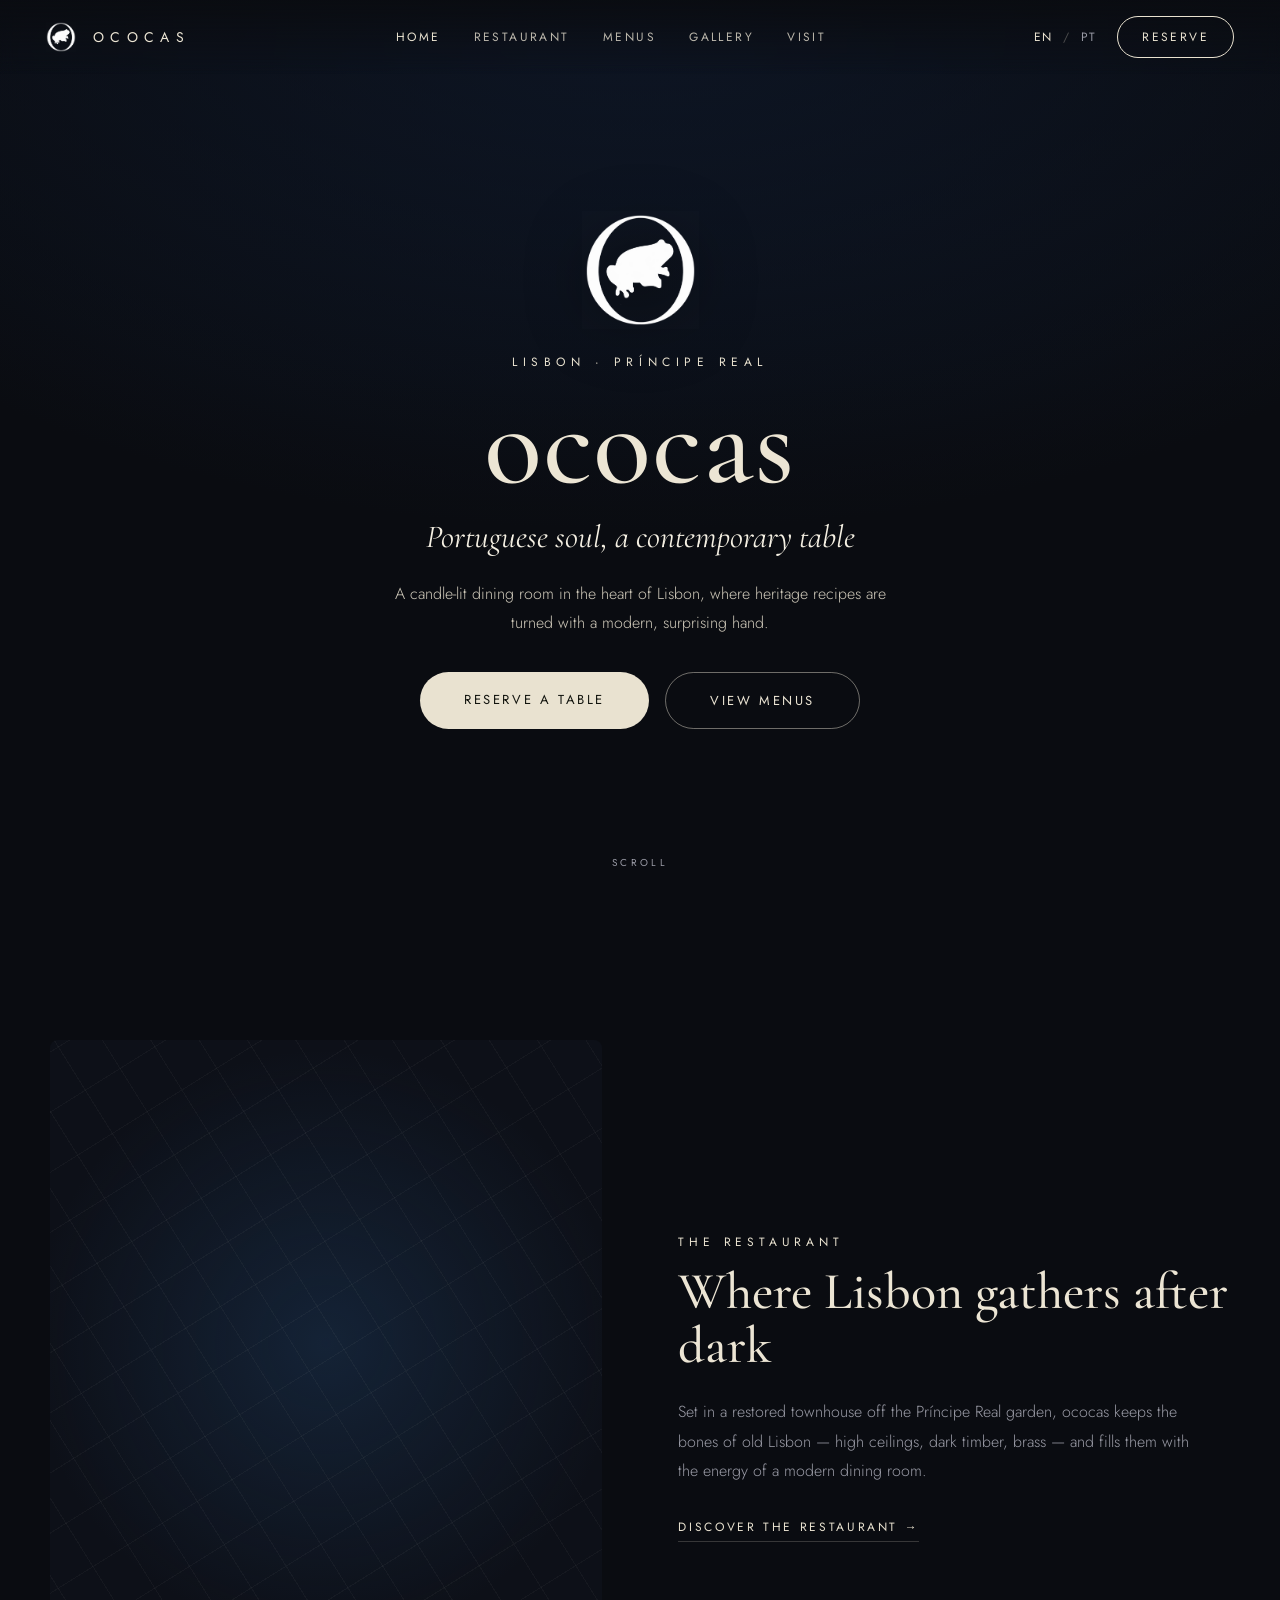
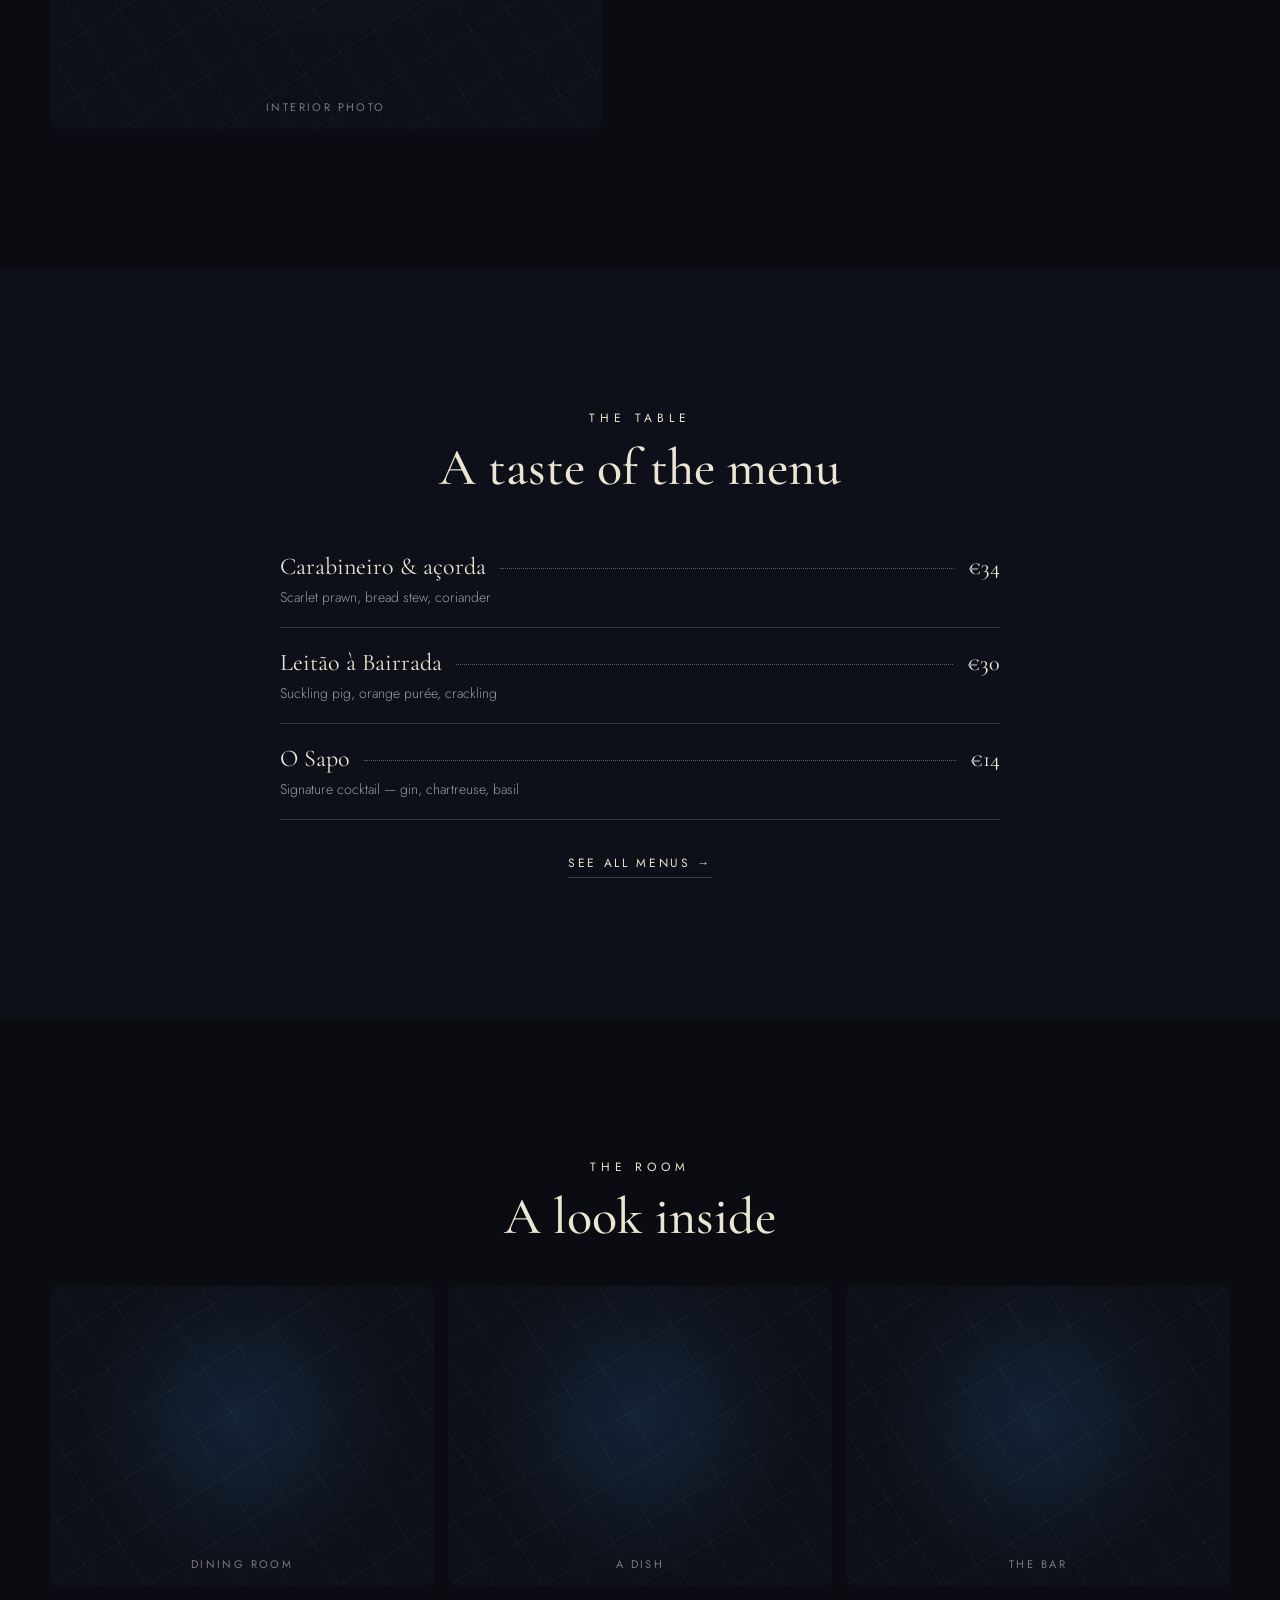
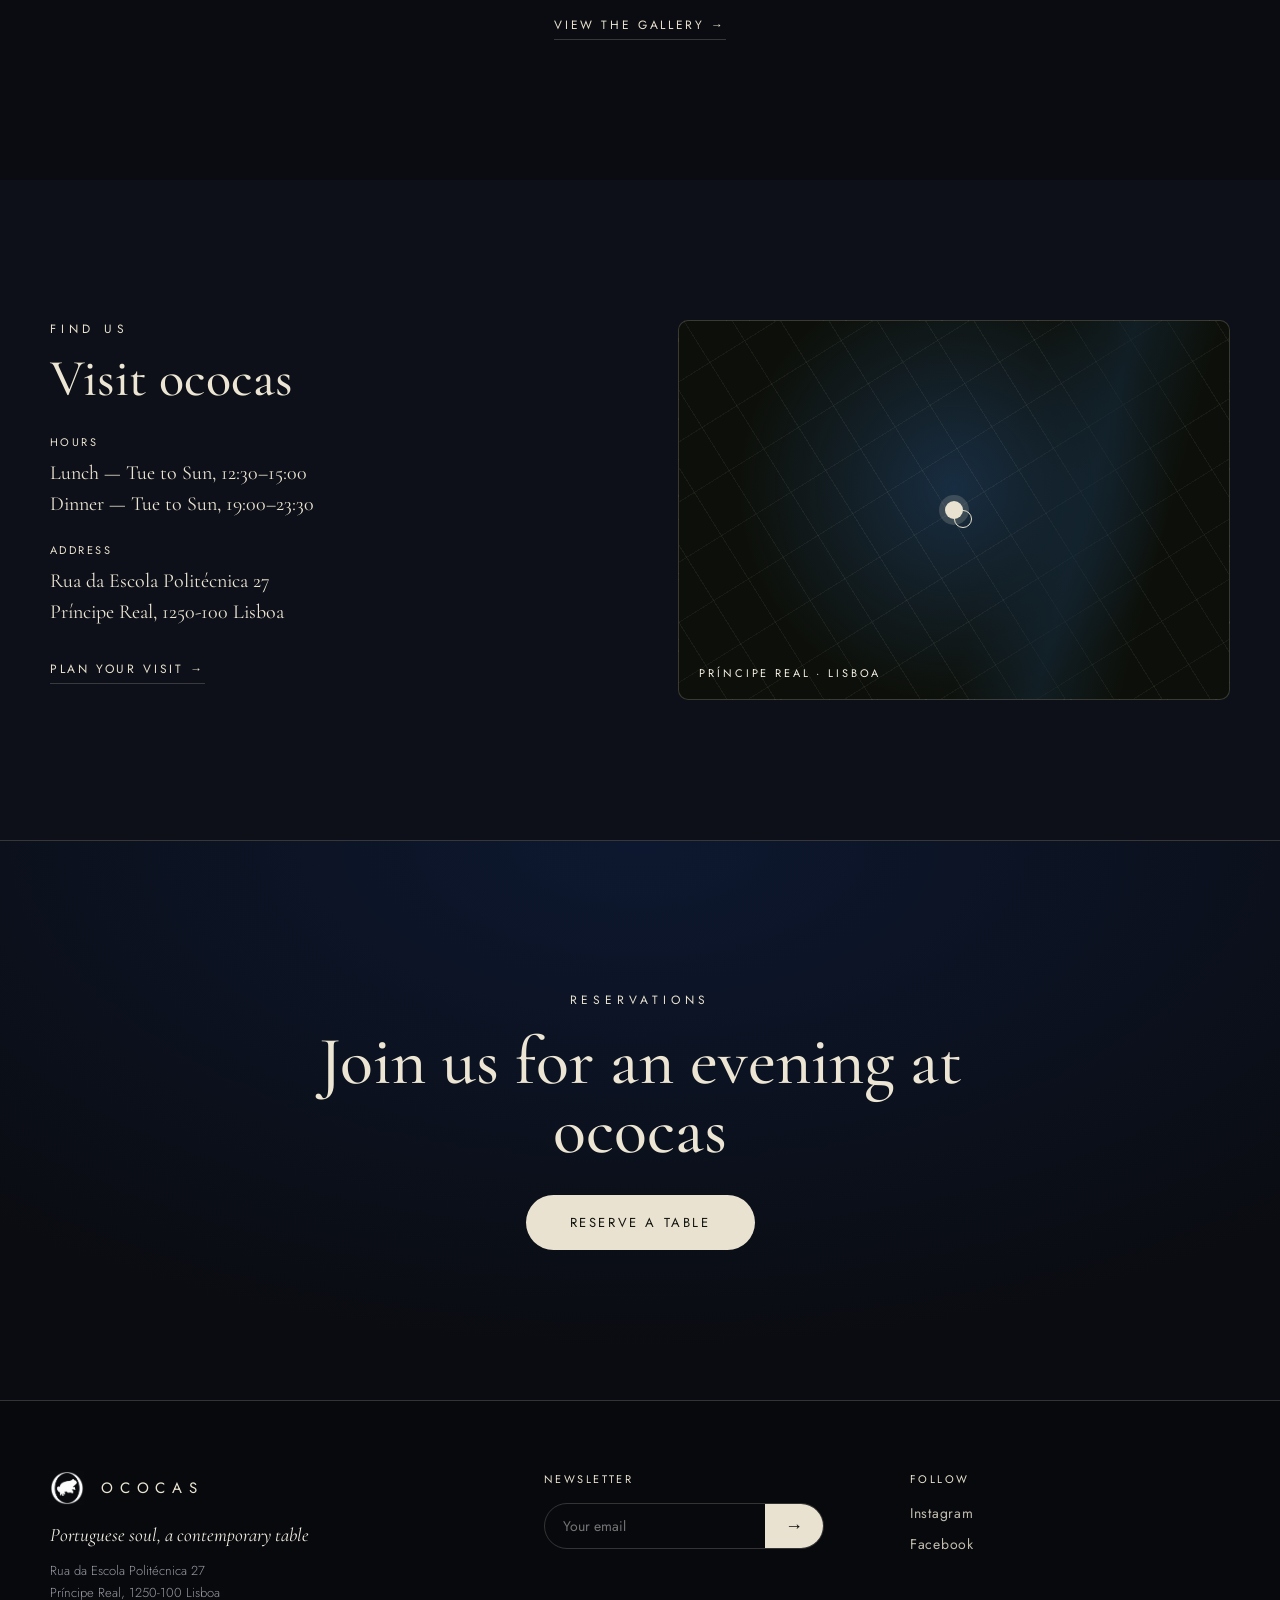
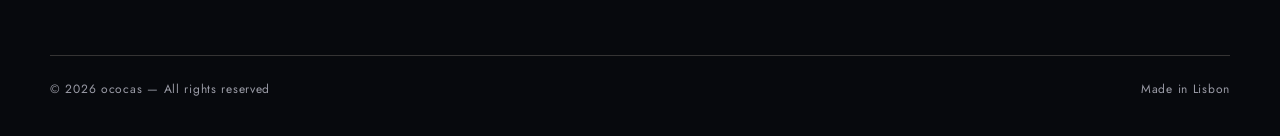
==== index.html @ 3b4fce5b "first commit" ====
<!DOCTYPE html>
<html lang="en">
<head>
  <meta charset="utf-8">
  <meta name="viewport" content="width=device-width, initial-scale=1">
  <title>ococas — Lisbon</title>
  <meta name="description" content="A candle-lit dining room in the heart of Lisbon's Príncipe Real. Portuguese soul, a contemporary table.">
  <link rel="preconnect" href="https://fonts.googleapis.com">
  <link rel="preconnect" href="https://fonts.gstatic.com" crossorigin>
  <link href="https://fonts.googleapis.com/css2?family=Cormorant+Garamond:ital,wght@0,400;0,500;0,600;1,400;1,500&family=Jost:wght@300;400;500&display=swap" rel="stylesheet">
  <link rel="stylesheet" href="css/ococas.css">
  <style>
    /* Hero */
    .hero {
      position: relative; min-height: 100vh; display: flex;
      align-items: center; justify-content: center; text-align: center;
      padding: 130px 24px 90px; overflow: hidden;
      background: radial-gradient(125% 95% at 50% 0%, #11203a 0%, #0a0c11 62%);
    }
    .hero__bg {
      position: absolute; inset: 0; width: 100%; height: 100%;
      object-fit: cover; opacity: .35;
    }
    .hero__overlay {
      position: absolute; inset: 0;
      background: linear-gradient(to bottom, rgba(10,12,17,.6), rgba(10,12,17,.28) 42%, rgba(10,12,17,.95));
    }
    .hero__content {
      position: relative; z-index: 2; animation: ocFade 1.1s ease both;
      display: flex; flex-direction: column; align-items: center; gap: 18px; max-width: 780px;
    }
    .hero__logo { height: 118px; width: auto; filter: drop-shadow(0 8px 28px rgba(0,0,0,.55)); }
    .hero__loc {
      font-family: 'Jost', sans-serif; text-transform: uppercase;
      letter-spacing: .46em; font-size: 12px; color: var(--gold); margin-top: 6px;
    }
    .hero h1 {
      font-family: 'Cormorant Garamond', Georgia, serif; font-weight: 500;
      font-size: clamp(58px,9.5vw,120px); line-height: .92; margin: 0; letter-spacing: .01em;
    }
    .hero__tagline {
      font-family: 'Cormorant Garamond', Georgia, serif; font-style: italic;
      font-size: clamp(21px,2.7vw,32px); color: var(--gold2); margin: 0;
    }
    .hero__intro {
      font-family: 'Jost', sans-serif; font-weight: 300; font-size: 16px;
      line-height: 1.8; color: #cfc9ba; max-width: 520px; margin: 6px 0 8px;
    }
    .hero__btns { display: flex; gap: 16px; flex-wrap: wrap; justify-content: center; margin-top: 8px; }
    .hero__scroll {
      position: absolute; bottom: 30px; left: 0; right: 0; text-align: center; z-index: 2;
      font-family: 'Jost', sans-serif; text-transform: uppercase;
      letter-spacing: .34em; font-size: 10px; color: var(--muted);
      animation: ocBob 2.4s ease-in-out infinite;
    }

    /* About teaser */
    .about-img { width: 100%; aspect-ratio: 4/5; }

    /* Gallery 3-col */
    .home-gallery { display: grid; grid-template-columns: repeat(3,1fr); grid-auto-rows: 300px; gap: 14px; }
    @media(max-width:900px){ .home-gallery { grid-template-columns: 1fr; grid-auto-rows: 220px; } }

    /* Visit map */
    .home-visit-map { min-height: 380px; height: 100%; }

    /* Reserve band */
    .reserve-band {
      padding: clamp(90px,12vw,150px) 24px; text-align: center;
      background: radial-gradient(110% 130% at 50% 0%, #0d1830, var(--bg) 70%);
      border-top: 1px solid var(--line);
    }
    .reserve-band h2 {
      font-family: 'Cormorant Garamond', Georgia, serif; font-weight: 500;
      font-size: clamp(36px,5.5vw,68px); line-height: 1.02; margin: 0 auto 30px; max-width: 760px;
    }
  </style>
</head>
<body>

<!-- ===== NAV ===== -->
<nav class="oc-nav">
  <a href="index.html" class="oc-nav__logo">
    <img src="assets/logo-white.png" alt="ococas">
    <span class="oc-nav__wordmark">ococas</span>
  </a>
  <div class="oc-nav__links">
    <a href="index.html" class="oc-nav__link active" data-en="Home" data-pt="Início">Home</a>
    <a href="about.html" class="oc-nav__link" data-en="Restaurant" data-pt="Restaurante">Restaurant</a>
    <a href="menus.html" class="oc-nav__link" data-en="Menus" data-pt="Menus">Menus</a>
    <a href="gallery.html" class="oc-nav__link" data-en="Gallery" data-pt="Galeria">Gallery</a>
    <a href="visit.html" class="oc-nav__link" data-en="Visit" data-pt="Visite">Visit</a>
  </div>
  <div class="oc-nav__right">
    <div class="oc-nav__lang">
      <button data-lang="en" class="active">EN</button>
      <span class="oc-nav__lang-sep">/</span>
      <button data-lang="pt">PT</button>
    </div>
    <a href="reserve.html" class="oc-btn-reserve" data-en="Reserve" data-pt="Reservar">Reserve</a>
  </div>
  <button class="oc-nav__burger" aria-label="Menu">&#9776;</button>
</nav>

<!-- Mobile menu -->
<div class="oc-nav__mobile-menu">
  <button class="oc-nav__mobile-close">&#10005;</button>
  <a href="about.html" class="oc-nav__link" data-en="Restaurant" data-pt="Restaurante">Restaurant</a>
  <a href="menus.html" class="oc-nav__link" data-en="Menus" data-pt="Menus">Menus</a>
  <a href="gallery.html" class="oc-nav__link" data-en="Gallery" data-pt="Galeria">Gallery</a>
  <a href="visit.html" class="oc-nav__link" data-en="Visit" data-pt="Visite">Visit</a>
  <a href="reserve.html" class="oc-btn-reserve" data-en="Reserve a Table" data-pt="Reservar Mesa">Reserve a Table</a>
</div>

<!-- ===== HERO ===== -->
<section class="hero">
  <!-- Replace src below with a real dining room photo -->
  <!-- <img class="hero__bg" src="assets/images/hero.jpg" alt=""> -->
  <div class="hero__overlay"></div>
  <div class="hero__content">
    <img class="hero__logo" src="assets/logo-white.png" alt="ococas">
    <div class="hero__loc" data-en="Lisbon · Príncipe Real" data-pt="Lisboa · Príncipe Real">Lisbon · Príncipe Real</div>
    <h1>ococas</h1>
    <p class="hero__tagline" data-en="Portuguese soul, a contemporary table" data-pt="Alma portuguesa, mesa contemporânea">Portuguese soul, a contemporary table</p>
    <p class="hero__intro" data-en="A candle-lit dining room in the heart of Lisbon, where heritage recipes are turned with a modern, surprising hand." data-pt="Uma sala à luz das velas no coração de Lisboa, onde as receitas de sempre ganham uma mão moderna e surpreendente.">A candle-lit dining room in the heart of Lisbon, where heritage recipes are turned with a modern, surprising hand.</p>
    <div class="hero__btns">
      <a href="reserve.html" class="oc-btn oc-btn--primary" data-en="Reserve a Table" data-pt="Reservar Mesa">Reserve a Table</a>
      <a href="menus.html" class="oc-btn oc-btn--ghost" data-en="View Menus" data-pt="Ver Menus">View Menus</a>
    </div>
  </div>
  <div class="hero__scroll" data-en="Scroll" data-pt="Descer">Scroll</div>
</section>

<!-- ===== ABOUT TEASER ===== -->
<section class="oc-section">
  <div class="oc-container">
    <div class="oc-two-col">
      <!-- Replace with real interior photo -->
      <div class="oc-img-slot about-img">
        <div class="oc-img-slot__label">Interior photo</div>
      </div>
      <div>
        <div class="oc-kicker" data-en="The Restaurant" data-pt="O Restaurante">The Restaurant</div>
        <h2 style="font-family:'Cormorant Garamond',Georgia,serif;font-size:clamp(32px,4.4vw,52px);margin:14px 0 24px;" data-en="Where Lisbon gathers after dark" data-pt="Onde Lisboa se encontra ao anoitecer">Where Lisbon gathers after dark</h2>
        <p style="font-family:'Jost',sans-serif;font-weight:300;font-size:16px;line-height:1.85;color:var(--muted);margin-bottom:28px;max-width:520px;" data-en="Set in a restored townhouse off the Príncipe Real garden, ococas keeps the bones of old Lisbon — high ceilings, dark timber, brass — and fills them with the energy of a modern dining room." data-pt="Num palacete recuperado junto ao jardim do Príncipe Real, o ococas mantém os ossos da Lisboa antiga — tetos altos, madeira escura, latão — e enche-os com a energia de uma sala moderna.">Set in a restored townhouse off the Príncipe Real garden, ococas keeps the bones of old Lisbon — high ceilings, dark timber, brass — and fills them with the energy of a modern dining room.</p>
        <a href="about.html" class="oc-link" data-en="Discover the restaurant →" data-pt="Conhecer o restaurante →">Discover the restaurant →</a>
      </div>
    </div>
  </div>
</section>

<!-- ===== MENU TEASER ===== -->
<section class="oc-section oc-section--alt">
  <div style="max-width:900px;margin:0 auto;text-align:center;">
    <div class="oc-kicker" data-en="The Table" data-pt="À Mesa">The Table</div>
    <h2 style="font-family:'Cormorant Garamond',Georgia,serif;font-size:clamp(32px,4.4vw,52px);margin:14px 0 36px;" data-en="A taste of the menu" data-pt="Uma amostra do menu">A taste of the menu</h2>
    <div style="max-width:720px;margin:0 auto;text-align:left;" id="menu-highlights"></div>
    <a href="menus.html" class="oc-link" style="display:inline-block;margin-top:34px;" data-en="See all menus →" data-pt="Ver todos os menus →">See all menus →</a>
  </div>
</section>

<!-- ===== GALLERY TEASER ===== -->
<section class="oc-section">
  <div class="oc-container">
    <div class="oc-section-intro">
      <div class="oc-kicker" data-en="The Room" data-pt="A Sala">The Room</div>
      <h2 style="font-family:'Cormorant Garamond',Georgia,serif;font-size:clamp(32px,4.4vw,52px);" data-en="A look inside" data-pt="Por dentro">A look inside</h2>
    </div>
    <div class="home-gallery">
      <!-- Replace these with real photos -->
      <div class="oc-img-slot"><div class="oc-img-slot__label" data-en="Dining room" data-pt="Sala">Dining room</div></div>
      <div class="oc-img-slot"><div class="oc-img-slot__label" data-en="A dish" data-pt="Um prato">A dish</div></div>
      <div class="oc-img-slot"><div class="oc-img-slot__label" data-en="The bar" data-pt="O bar">The bar</div></div>
    </div>
    <div style="text-align:center;">
      <a href="gallery.html" class="oc-link" style="display:inline-block;margin-top:30px;" data-en="View the gallery →" data-pt="Ver a galeria →">View the gallery →</a>
    </div>
  </div>
</section>

<!-- ===== VISIT TEASER ===== -->
<section class="oc-section oc-section--alt">
  <div class="oc-container">
    <div class="oc-two-col oc-two-col--stretch">
      <div>
        <div class="oc-kicker" data-en="Find Us" data-pt="Encontre-nos">Find Us</div>
        <h2 style="font-family:'Cormorant Garamond',Georgia,serif;font-size:clamp(32px,4.4vw,52px);margin:14px 0 28px;" data-en="Visit ococas" data-pt="Visite o ococas">Visit ococas</h2>
        <div style="display:grid;gap:22px;margin-bottom:28px;">
          <div>
            <div style="font-family:'Jost',sans-serif;text-transform:uppercase;letter-spacing:.22em;font-size:11px;color:var(--gold);margin-bottom:8px;" data-en="Hours" data-pt="Horário">Hours</div>
            <div style="font-family:'Cormorant Garamond',Georgia,serif;font-size:20px;line-height:1.55;">
              <span data-en="Lunch — Tue to Sun, 12:30–15:00" data-pt="Almoço — Ter a Dom, 12:30–15:00">Lunch — Tue to Sun, 12:30–15:00</span><br>
              <span data-en="Dinner — Tue to Sun, 19:00–23:30" data-pt="Jantar — Ter a Dom, 19:00–23:30">Dinner — Tue to Sun, 19:00–23:30</span>
            </div>
          </div>
          <div>
            <div style="font-family:'Jost',sans-serif;text-transform:uppercase;letter-spacing:.22em;font-size:11px;color:var(--gold);margin-bottom:8px;" data-en="Address" data-pt="Morada">Address</div>
            <div style="font-family:'Cormorant Garamond',Georgia,serif;font-size:20px;line-height:1.55;">Rua da Escola Politécnica 27<br>Príncipe Real, 1250-100 Lisboa</div>
          </div>
        </div>
        <a href="visit.html" class="oc-link" data-en="Plan your visit →" data-pt="Planeie a sua visita →">Plan your visit →</a>
      </div>
      <div class="oc-map home-visit-map">
        <div class="oc-map__sweep"></div>
        <div class="oc-map__pin"></div>
        <div class="oc-map__pulse"></div>
        <div class="oc-map__label" data-en="Príncipe Real · Lisboa" data-pt="Príncipe Real · Lisboa">Príncipe Real · Lisboa</div>
      </div>
    </div>
  </div>
</section>

<!-- ===== RESERVE BAND ===== -->
<section class="reserve-band">
  <div class="oc-kicker" style="margin-bottom:18px;" data-en="Reservations" data-pt="Reservas">Reservations</div>
  <h2 data-en="Join us for an evening at ococas" data-pt="Junte-se a nós para uma noite no ococas">Join us for an evening at ococas</h2>
  <a href="reserve.html" class="oc-btn oc-btn--primary" data-en="Reserve a Table" data-pt="Reservar Mesa">Reserve a Table</a>
</section>

<!-- ===== FOOTER ===== -->
<footer class="oc-footer">
  <div class="oc-footer__grid">
    <div>
      <a href="index.html" class="oc-footer__logo">
        <img src="assets/logo-white.png" alt="ococas">
        <span class="oc-footer__wordmark">ococas</span>
      </a>
      <p class="oc-footer__tagline" data-en="Portuguese soul, a contemporary table" data-pt="Alma portuguesa, mesa contemporânea">Portuguese soul, a contemporary table</p>
      <p class="oc-footer__addr">Rua da Escola Politécnica 27<br>Príncipe Real, 1250-100 Lisboa</p>
    </div>
    <div>
      <div class="oc-footer__section-label" data-en="Newsletter" data-pt="Newsletter">Newsletter</div>
      <form class="oc-footer__newsletter" onsubmit="return false;">
        <input type="email" data-ph-en="Your email" data-ph-pt="O seu email" placeholder="Your email" aria-label="Newsletter email">
        <button type="submit">&#8594;</button>
      </form>
    </div>
    <div>
      <div class="oc-footer__section-label" data-en="Follow" data-pt="Siga-nos">Follow</div>
      <div class="oc-footer__social">
        <a href="#">Instagram</a>
        <a href="#">Facebook</a>
      </div>
    </div>
  </div>
  <div class="oc-footer__bottom">
    <span data-en="© 2026 ococas — All rights reserved" data-pt="© 2026 ococas — Todos os direitos reservados">© 2026 ococas — All rights reserved</span>
    <span data-en="Made in Lisbon" data-pt="Feito em Lisboa">Made in Lisbon</span>
  </div>
</footer>

<script src="js/ococas.js"></script>
<script>
  // Menu highlights
  const HIGH = [
    { n:'Carabineiro & açorda', d:{en:'Scarlet prawn, bread stew, coriander', pt:'Carabineiro, açorda de pão, coentros'}, p:'€34' },
    { n:'Leitão à Bairrada',    d:{en:'Suckling pig, orange purée, crackling', pt:'Leitão, puré de laranja, torresmo'},  p:'€30' },
    { n:'O Sapo',               d:{en:'Signature cocktail — gin, chartreuse, basil', pt:'Cocktail de assinatura — gin, chartreuse, manjericão'}, p:'€14' }
  ];

  function renderMenuHighlights(lang) {
    const el = document.getElementById('menu-highlights');
    if (!el) return;
    el.innerHTML = HIGH.map(m => `
      <div class="oc-menu-item">
        <div class="oc-menu-item__row">
          <span class="oc-menu-item__name">${m.n}</span>
          <span class="oc-menu-item__dot"></span>
          <span class="oc-menu-item__price">${m.p}</span>
        </div>
        <div class="oc-menu-item__desc">${m.d[lang]}</div>
      </div>`).join('');
  }

  window.onLangChange = renderMenuHighlights;
  document.addEventListener('DOMContentLoaded', () => renderMenuHighlights(getLang()));
</script>
</body>
</html>
---- css/ococas.css ----
/* ===== OCOCAS RESTAURANT — SHARED DESIGN SYSTEM ===== */
:root {
  --bg:    #0a0c11;
  --bg2:   #0d1018;
  --panel: #121826;
  --ink:   #ece5d4;
  --muted: #9a9ba6;
  --gold:  #e9e2d0;
  --gold2: #f5f0e3;
  --blue:  #21456e;
  --line:  rgba(233,226,208,.20);
  --nav-h: 68px;
}

*, *::before, *::after { box-sizing: border-box; }
html { scroll-behavior: smooth; }
body {
  margin: 0;
  background: var(--bg);
  color: var(--ink);
  font-family: 'Jost', sans-serif;
  overflow-x: hidden;
  -webkit-font-smoothing: antialiased;
}
::selection { background: var(--gold); color: #0a0c11; }

/* ===== ANIMATIONS ===== */
@keyframes ocFade {
  from { opacity: 0; transform: translateY(20px); }
  to   { opacity: 1; transform: none; }
}
@keyframes ocBob {
  0%,100% { transform: translateY(0); }
  50%      { transform: translateY(7px); }
}
@keyframes ocPulse {
  0%,100% { opacity: .35; transform: translate(-50%,-50%) scale(1); }
  50%      { opacity: .85; transform: translate(-50%,-50%) scale(1.4); }
}

/* ===== TYPOGRAPHY ===== */
h1,h2,h3 { margin: 0; font-weight: 500; line-height: 1.04; }
p { margin: 0; }

/* ===== NAV ===== */
.oc-nav {
  position: fixed; top: 0; left: 0; right: 0; z-index: 60;
  display: flex; align-items: center; justify-content: space-between;
  padding: 16px clamp(20px,4vw,46px);
  background: linear-gradient(to bottom, rgba(10,12,17,.96), rgba(10,12,17,0));
  backdrop-filter: blur(8px);
  -webkit-backdrop-filter: blur(8px);
}
.oc-nav__logo {
  display: flex; align-items: center; gap: 13px;
  text-decoration: none; color: var(--ink);
}
.oc-nav__logo img { height: 30px; width: auto; display: block; }
.oc-nav__wordmark {
  font-family: 'Jost', sans-serif; text-transform: uppercase;
  letter-spacing: .46em; font-size: 14px; font-weight: 400; padding-left: 4px;
}
.oc-nav__links {
  display: flex; gap: clamp(18px,2.6vw,36px); align-items: center;
}
.oc-nav__link {
  font-family: 'Jost', sans-serif; text-transform: uppercase;
  letter-spacing: .2em; font-size: 12px; text-decoration: none;
  color: var(--ink); opacity: .78; transition: opacity .3s, color .3s;
}
.oc-nav__link:hover, .oc-nav__link.active { opacity: 1; color: var(--gold); }
.oc-nav__link.active { opacity: 1; }
.oc-nav__right { display: flex; gap: 18px; align-items: center; }
.oc-nav__lang {
  display: flex; gap: 8px; align-items: center;
  font-family: 'Jost', sans-serif; font-size: 12px; letter-spacing: .14em;
}
.oc-nav__lang button {
  background: none; border: none; cursor: pointer; padding: 2px;
  font-family: 'Jost', sans-serif; letter-spacing: .14em; font-size: 12px;
  color: var(--muted); transition: color .3s;
}
.oc-nav__lang button.active { color: var(--gold); }
.oc-nav__lang-sep { opacity: .3; }
.oc-btn-reserve {
  background: transparent; border: 1px solid var(--gold); color: var(--gold);
  font-family: 'Jost', sans-serif; text-transform: uppercase; letter-spacing: .2em;
  font-size: 12px; padding: 11px 24px; border-radius: 100px; text-decoration: none;
  transition: background .3s, color .3s; cursor: pointer;
}
.oc-btn-reserve:hover { background: var(--gold); color: #12140e; }
.oc-btn-reserve.filled { background: var(--gold); color: #12140e; }

/* Hamburger — mobile only */
.oc-nav__burger {
  display: none; background: none; border: none; cursor: pointer;
  padding: 4px; color: var(--ink); font-size: 22px;
}
.oc-nav__mobile-menu {
  display: none; position: fixed; inset: 0; z-index: 55;
  background: var(--bg); flex-direction: column; align-items: center;
  justify-content: center; gap: 30px;
}
.oc-nav__mobile-menu.open { display: flex; }
.oc-nav__mobile-menu .oc-nav__link {
  font-size: 18px; letter-spacing: .28em; opacity: .9;
}
.oc-nav__mobile-close {
  position: absolute; top: 22px; right: clamp(20px,4vw,46px);
  background: none; border: none; color: var(--ink); font-size: 26px; cursor: pointer;
}

/* ===== PAGE HEADER ===== */
.oc-page-header {
  padding: clamp(140px,16vw,200px) 24px clamp(40px,6vw,60px);
  text-align: center;
  background: radial-gradient(120% 90% at 50% 0%, #11203a, var(--bg) 65%);
}
.oc-kicker {
  font-family: 'Jost', sans-serif; text-transform: uppercase;
  letter-spacing: .4em; font-size: 12px; color: var(--gold);
  margin-bottom: 14px;
}
.oc-page-header h1 {
  font-family: 'Cormorant Garamond', Georgia, serif;
  font-size: clamp(44px,7vw,84px); line-height: 1.0;
  max-width: 840px; margin: 0 auto;
}
.oc-page-header p {
  font-family: 'Jost', sans-serif; font-weight: 300; font-size: 15px;
  color: var(--muted); max-width: 520px; margin: 14px auto 0; line-height: 1.7;
}

/* ===== SECTION WRAPPERS ===== */
.oc-section { padding: clamp(80px,11vw,140px) 24px; }
.oc-section--alt { background: var(--bg2); }
.oc-container { max-width: 1180px; margin: 0 auto; }
.oc-container--sm { max-width: 760px; margin: 0 auto; }

/* ===== SECTION INTRO ===== */
.oc-section-intro { text-align: center; margin-bottom: 42px; }
.oc-section-intro h2 {
  font-family: 'Cormorant Garamond', Georgia, serif;
  font-size: clamp(32px,4.4vw,52px); margin-top: 14px;
}

/* ===== IMAGE PLACEHOLDER ===== */
.oc-img-slot {
  border-radius: 8px; overflow: hidden; position: relative;
  background: repeating-linear-gradient(58deg,transparent 0 40px,rgba(233,226,208,.04) 40px 41px),
              repeating-linear-gradient(-32deg,transparent 0 50px,rgba(233,226,208,.04) 50px 51px),
              radial-gradient(circle at 50% 44%, rgba(33,69,110,.35), transparent 62%),
              #0d1018;
  display: flex; align-items: center; justify-content: center;
}
.oc-img-slot img { width: 100%; height: 100%; object-fit: cover; display: block; }
.oc-img-slot__label {
  position: absolute; bottom: 14px; left: 0; right: 0; text-align: center;
  font-family: 'Jost', sans-serif; text-transform: uppercase;
  letter-spacing: .22em; font-size: 11px; color: rgba(233,226,208,.5);
}

/* ===== CTA BAND ===== */
.oc-cta-band {
  padding: clamp(90px,12vw,150px) 24px; text-align: center;
  background: radial-gradient(110% 130% at 50% 0%, #0d1830, var(--bg) 70%);
  border-top: 1px solid var(--line);
}
.oc-cta-band h2 {
  font-family: 'Cormorant Garamond', Georgia, serif;
  font-size: clamp(36px,5.5vw,68px); max-width: 760px; margin: 0 auto 30px;
}

/* ===== BUTTONS ===== */
.oc-btn {
  display: inline-block; padding: 18px 44px; border-radius: 100px;
  font-family: 'Jost', sans-serif; text-transform: uppercase;
  letter-spacing: .2em; font-size: 13px; text-decoration: none;
  transition: background .3s, color .3s; cursor: pointer; border: none;
}
.oc-btn--primary { background: var(--gold); color: #12140e; }
.oc-btn--primary:hover { background: var(--gold2); }
.oc-btn--ghost {
  background: transparent; border: 1px solid rgba(236,229,212,.45);
  color: var(--ink);
}
.oc-btn--ghost:hover { border-color: var(--gold); color: var(--gold); }
.oc-link {
  font-family: 'Jost', sans-serif; text-transform: uppercase;
  letter-spacing: .22em; font-size: 12px; color: var(--gold);
  text-decoration: none; border-bottom: 1px solid var(--line);
  padding-bottom: 5px; transition: border-color .3s;
}
.oc-link:hover { border-color: var(--gold); }

/* ===== FOOTER ===== */
.oc-footer {
  background: #07090d; border-top: 1px solid var(--line);
  padding: 70px 24px 38px;
}
.oc-footer__grid {
  max-width: 1180px; margin: 0 auto;
  display: grid; grid-template-columns: 1.4fr 1fr 1fr; gap: 46px;
}
.oc-footer__logo {
  display: flex; align-items: center; gap: 13px; margin-bottom: 18px;
  text-decoration: none; color: var(--ink);
}
.oc-footer__logo img { height: 34px; width: auto; }
.oc-footer__wordmark {
  font-family: 'Jost', sans-serif; text-transform: uppercase;
  letter-spacing: .46em; font-size: 15px; padding-left: 4px;
}
.oc-footer__tagline {
  font-family: 'Cormorant Garamond', Georgia, serif; font-style: italic;
  font-size: 19px; color: var(--gold2); margin-bottom: 14px; max-width: 300px;
}
.oc-footer__addr {
  font-family: 'Jost', sans-serif; font-weight: 300; font-size: 13px;
  color: var(--muted); line-height: 1.7;
}
.oc-footer__section-label {
  font-family: 'Jost', sans-serif; text-transform: uppercase;
  letter-spacing: .22em; font-size: 11px; color: var(--gold); margin-bottom: 16px;
}
.oc-footer__newsletter {
  display: flex; border: 1px solid var(--line); border-radius: 100px;
  overflow: hidden; max-width: 280px;
}
.oc-footer__newsletter input {
  flex: 1; background: transparent; border: none; padding: 12px 18px;
  color: var(--ink); font-family: 'Jost', sans-serif; font-size: 14px; outline: none;
}
.oc-footer__newsletter button {
  background: var(--gold); border: none; color: #12140e;
  padding: 0 20px; font-size: 18px; cursor: pointer;
}
.oc-footer__social { display: flex; flex-direction: column; gap: 11px; }
.oc-footer__social a {
  font-family: 'Jost', sans-serif; font-size: 14px; color: var(--ink);
  text-decoration: none; opacity: .82; letter-spacing: .05em; transition: color .3s;
}
.oc-footer__social a:hover { color: var(--gold); }
.oc-footer__bottom {
  max-width: 1180px; margin: 50px auto 0; padding-top: 24px;
  border-top: 1px solid var(--line); display: flex;
  justify-content: space-between; flex-wrap: wrap; gap: 14px;
  font-family: 'Jost', sans-serif; font-size: 12px; color: var(--muted); letter-spacing: .06em;
}

/* ===== COMPACT FOOTER (inner pages) ===== */
.oc-footer--compact {
  background: #07090d; border-top: 1px solid var(--line); padding: 46px 24px;
}
.oc-footer--compact .oc-footer__inner {
  max-width: 1180px; margin: 0 auto; display: flex; justify-content: space-between;
  flex-wrap: wrap; gap: 14px; align-items: center;
  font-family: 'Jost', sans-serif; font-size: 12px; color: var(--muted); letter-spacing: .06em;
}
.oc-footer--compact .oc-footer__logo {
  display: flex; align-items: center; gap: 11px;
  text-decoration: none; color: var(--ink); margin-bottom: 0;
}
.oc-footer--compact .oc-footer__logo img { height: 26px; }
.oc-footer--compact .oc-footer__wordmark {
  text-transform: uppercase; letter-spacing: .4em; font-size: 13px;
}

/* ===== MENU LIST ===== */
.oc-menu-item {
  display: flex; flex-direction: column; gap: 6px;
  padding: 20px 0; border-bottom: 1px solid var(--line);
  animation: ocFade .4s ease both;
}
.oc-menu-item__row { display: flex; align-items: baseline; gap: 14px; }
.oc-menu-item__name {
  font-family: 'Cormorant Garamond', Georgia, serif; font-size: 24px; color: var(--ink);
}
.oc-menu-item__dot {
  flex: 1; border-bottom: 1px dotted rgba(233,226,208,.4); transform: translateY(-5px);
}
.oc-menu-item__price {
  font-family: 'Cormorant Garamond', Georgia, serif; font-size: 22px;
  color: var(--gold2); white-space: nowrap;
}
.oc-menu-item__desc {
  font-family: 'Jost', sans-serif; font-weight: 300; font-size: 14px; color: var(--muted);
}

/* ===== TABS ===== */
.oc-tabs { display: flex; gap: 10px; justify-content: center; flex-wrap: wrap; }
.oc-tab {
  font-family: 'Jost', sans-serif; text-transform: uppercase; letter-spacing: .2em;
  font-size: 12px; padding: 11px 26px; border-radius: 100px; cursor: pointer;
  transition: background .3s, color .3s; border: 1px solid var(--line);
  background: transparent; color: var(--ink);
}
.oc-tab.active { background: var(--gold); color: #12140e; border-color: var(--gold); }

/* ===== GALLERY GRID ===== */
.oc-gallery-grid {
  display: grid; grid-template-columns: repeat(4,1fr);
  grid-auto-rows: 230px; gap: 14px;
}

/* ===== RESERVATION WIZARD ===== */
.oc-wizard {
  max-width: 640px; margin: 38px auto 0; background: var(--panel);
  border: 1px solid var(--line); border-radius: 16px;
  box-shadow: 0 34px 70px rgba(0,0,0,.45); overflow: hidden;
}
.oc-wizard__header {
  padding: 22px 30px 18px; border-bottom: 1px solid var(--line);
}
.oc-wizard__step-row {
  display: flex; justify-content: space-between; align-items: baseline; margin-bottom: 12px;
}
.oc-wizard__step-label {
  font-family: 'Jost', sans-serif; text-transform: uppercase;
  letter-spacing: .2em; font-size: 11px; color: var(--gold);
}
.oc-wizard__step-count {
  font-family: 'Jost', sans-serif; font-size: 11px; letter-spacing: .12em; color: var(--muted);
}
.oc-wizard__progress-track {
  height: 3px; border-radius: 3px; background: rgba(255,255,255,.06); overflow: hidden;
}
.oc-wizard__progress-bar {
  height: 100%; background: var(--gold); border-radius: 3px; transition: width .4s ease;
}
.oc-wizard__body { padding: clamp(26px,4vw,40px); }

.oc-wizard__step { display: none; }
.oc-wizard__step.active { display: block; animation: ocFade .45s ease both; }

.oc-wizard__q {
  text-align: center; margin-bottom: 16px;
  font-family: 'Cormorant Garamond', Georgia, serif; font-size: 26px;
}
.oc-loc-grid { display: grid; grid-template-columns: 1fr 1fr; gap: 12px; margin-bottom: 38px; }
.oc-loc-btn {
  display: flex; flex-direction: column; align-items: center; justify-content: center;
  padding: 18px 12px; border-radius: 11px; cursor: pointer; border: 1px solid var(--line);
  background: transparent; color: var(--ink); transition: background .25s, border-color .25s;
}
.oc-loc-btn:hover { border-color: rgba(233,226,208,.5); }
.oc-loc-btn.active { background: var(--gold); color: #12140e; border-color: var(--gold); }
.oc-loc-btn__name {
  font-family: 'Cormorant Garamond', Georgia, serif; font-size: 23px; line-height: 1;
}
.oc-loc-btn__area {
  font-family: 'Jost', sans-serif; text-transform: uppercase;
  letter-spacing: .18em; font-size: 10px; opacity: .75; margin-top: 6px;
}

.oc-stepper { display: flex; align-items: center; justify-content: center; gap: 26px; margin: 18px 0 8px; }
.oc-stepper__btn {
  width: 46px; height: 46px; border-radius: 50%; display: grid; place-items: center;
  font-size: 22px; background: transparent; border: 1px solid var(--line);
  color: var(--ink); cursor: pointer; transition: border-color .25s;
}
.oc-stepper__btn:hover:not(:disabled) { border-color: var(--gold); }
.oc-stepper__btn:disabled { opacity: .3; cursor: not-allowed; }
.oc-stepper__val {
  font-family: 'Cormorant Garamond', Georgia, serif; font-size: 54px;
  min-width: 64px; text-align: center; line-height: 1;
}
.oc-stepper__help {
  text-align: center; font-family: 'Jost', sans-serif; font-weight: 300;
  font-size: 13px; color: var(--muted); margin-bottom: 36px;
}

.oc-week-nav { display: flex; align-items: center; justify-content: space-between; margin-bottom: 14px; }
.oc-week-nav__btn {
  width: 40px; height: 40px; border-radius: 50%; display: grid; place-items: center;
  font-size: 16px; background: transparent; border: 1px solid var(--line);
  color: var(--ink); cursor: pointer; transition: border-color .25s;
}
.oc-week-nav__btn:hover:not(:disabled) { border-color: var(--gold); }
.oc-week-nav__btn:disabled { opacity: .25; cursor: not-allowed; }
.oc-week-nav__month {
  font-family: 'Jost', sans-serif; text-transform: uppercase;
  letter-spacing: .22em; font-size: 12px; color: var(--gold2);
}
.oc-day-grid { display: grid; grid-template-columns: repeat(7,1fr); gap: 7px; }
.oc-day-btn {
  display: flex; flex-direction: column; align-items: center; gap: 4px;
  padding: 11px 2px; border-radius: 9px; cursor: pointer; border: 1px solid var(--line);
  background: transparent; color: var(--ink); transition: background .25s, border-color .25s;
}
.oc-day-btn:hover:not(.disabled) { border-color: rgba(233,226,208,.5); }
.oc-day-btn.active { background: var(--gold); color: #12140e; border-color: var(--gold); }
.oc-day-btn.disabled { opacity: .3; cursor: not-allowed; }
.oc-day-btn__dow { font-family: 'Jost', sans-serif; font-size: 10px; letter-spacing: .08em; text-transform: uppercase; opacity: .7; }
.oc-day-btn__num { font-family: 'Cormorant Garamond', Georgia, serif; font-size: 21px; line-height: 1; }

.oc-service-tabs { display: flex; gap: 10px; justify-content: center; margin-bottom: 22px; }

.oc-recap {
  display: flex; align-items: center; justify-content: space-between; gap: 12px;
  background: rgba(255,255,255,.03); border: 1px solid var(--line);
  border-radius: 10px; padding: 13px 18px; margin-bottom: 28px;
}
.oc-recap__text { font-family: 'Cormorant Garamond', Georgia, serif; font-size: 19px; }
.oc-recap__edit {
  background: none; border: none; font-family: 'Jost', sans-serif;
  text-transform: uppercase; letter-spacing: .16em; font-size: 11px;
  color: var(--gold); cursor: pointer; white-space: nowrap;
}

.oc-slots { display: grid; grid-template-columns: repeat(auto-fill,minmax(92px,1fr)); gap: 10px; }
.oc-slot {
  padding: 12px 4px; border-radius: 9px; text-align: center;
  font-family: 'Jost', sans-serif; cursor: pointer; transition: background .2s, border-color .2s;
  border: 1px solid var(--line); background: transparent; color: var(--ink);
}
.oc-slot__time { font-size: 15px; letter-spacing: .05em; display: block; }
.oc-slot__note { display: block; font-size: 9px; letter-spacing: .1em; text-transform: uppercase; opacity: .85; margin-top: 3px; }
.oc-slot.active { background: var(--gold); color: #12140e; border-color: var(--gold); }
.oc-slot.few { border-color: rgba(245,240,227,.6); }
.oc-slot.full { opacity: .32; text-decoration: line-through; cursor: not-allowed; border-color: rgba(255,255,255,.05); }

.oc-slot-legend { display: flex; gap: 22px; justify-content: center; margin-top: 20px; font-family: 'Jost', sans-serif; font-size: 11px; letter-spacing: .06em; color: var(--muted); flex-wrap: wrap; }
.oc-slot-legend__item { display: flex; align-items: center; gap: 7px; }
.oc-slot-legend__dot { width: 9px; height: 9px; border-radius: 50%; }
.oc-slot-legend__dot--open { background: var(--gold); }
.oc-slot-legend__dot--few { border: 1px solid var(--gold2); }
.oc-slot-legend__dot--full { background: rgba(255,255,255,.12); }

.oc-form-field { display: flex; flex-direction: column; gap: 9px; }
.oc-form-label {
  font-family: 'Jost', sans-serif; text-transform: uppercase;
  letter-spacing: .24em; font-size: 11px; color: var(--gold);
}
.oc-form-input {
  width: 100%; background: rgba(255,255,255,.03); border: 1px solid var(--line);
  border-radius: 8px; padding: 14px 16px; color: var(--ink);
  font-family: 'Jost', sans-serif; font-size: 15px; outline: none;
  transition: border-color .25s;
}
.oc-form-input:focus { border-color: var(--gold); }
.oc-form-grid-2 { display: grid; grid-template-columns: 1fr 1fr; gap: 16px; }

.oc-occ-chips { display: flex; gap: 9px; flex-wrap: wrap; }
.oc-occ-chip {
  font-family: 'Jost', sans-serif; letter-spacing: .05em; font-size: 13px;
  padding: 9px 16px; border-radius: 100px; cursor: pointer; transition: background .25s;
  border: 1px solid var(--line); background: transparent; color: var(--ink);
}
.oc-occ-chip.active { background: var(--gold); color: #12140e; border-color: var(--gold); }

.oc-hold-note {
  display: flex; gap: 10px; align-items: flex-start; margin-top: 20px;
  font-family: 'Jost', sans-serif; font-weight: 300; font-size: 12px;
  color: var(--muted); line-height: 1.6;
}
.oc-hold-note__icon { color: var(--gold); font-size: 14px; line-height: 1.4; }

.oc-wizard-cta {
  margin-top: 34px; width: 100%; border: none; padding: 16px; border-radius: 100px;
  font-family: 'Jost', sans-serif; text-transform: uppercase; letter-spacing: .2em;
  font-size: 13px; transition: background .3s; cursor: pointer;
  background: var(--gold); color: #12140e;
}
.oc-wizard-cta:disabled { background: rgba(233,226,208,.18); color: rgba(236,229,212,.4); cursor: not-allowed; }
.oc-wizard-btns { display: flex; gap: 14px; margin-top: 24px; }
.oc-wizard-back {
  flex: 0 0 auto; background: transparent; border: 1px solid var(--line);
  color: var(--ink); padding: 15px 28px; border-radius: 100px;
  font-family: 'Jost', sans-serif; text-transform: uppercase;
  letter-spacing: .2em; font-size: 12px; cursor: pointer; transition: border-color .3s;
}
.oc-wizard-back:hover { border-color: var(--gold); }
.oc-wizard-next {
  flex: 1; border: none; padding: 15px; border-radius: 100px;
  font-family: 'Jost', sans-serif; text-transform: uppercase;
  letter-spacing: .2em; font-size: 12px; transition: background .3s; cursor: pointer;
  background: var(--gold); color: #12140e;
}
.oc-wizard-next:disabled { background: rgba(233,226,208,.18); color: rgba(236,229,212,.4); cursor: not-allowed; }

/* Confirmation step */
.oc-confirm-icon {
  width: 66px; height: 66px; border-radius: 50%; border: 1px solid var(--gold);
  display: flex; align-items: center; justify-content: center;
  margin: 0 auto 24px; color: var(--gold); font-size: 32px;
  font-family: 'Cormorant Garamond', Georgia, serif;
}
.oc-confirm-ref {
  display: inline-flex; flex-direction: column; gap: 5px;
  border: 1px solid var(--line); border-radius: 12px; padding: 22px 46px; margin-bottom: 22px;
}
.oc-confirm-ref__label {
  font-family: 'Jost', sans-serif; text-transform: uppercase;
  letter-spacing: .24em; font-size: 10px; color: var(--gold);
}
.oc-confirm-ref__code {
  font-family: 'Cormorant Garamond', Georgia, serif; font-size: 32px; letter-spacing: .06em;
}

/* ===== MAP PLACEHOLDER ===== */
.oc-map {
  position: relative; border-radius: 10px; overflow: hidden; border: 1px solid var(--line);
  background: repeating-linear-gradient(58deg,transparent 0 40px,rgba(233,226,208,.06) 40px 41px),
              repeating-linear-gradient(-32deg,transparent 0 50px,rgba(233,226,208,.05) 50px 51px),
              radial-gradient(circle at 50% 44%, rgba(33,69,110,.55), transparent 62%),
              #0d100a;
}
.oc-map__sweep {
  position: absolute; top: -10%; left: 58%; width: 30%; height: 130%;
  transform: rotate(15deg);
  background: linear-gradient(90deg, transparent, rgba(20,40,55,.6), transparent);
}
.oc-map__pin {
  position: absolute; top: 50%; left: 50%;
  transform: translate(-50%,-50%);
  width: 18px; height: 18px; border-radius: 50%;
  background: var(--gold); box-shadow: 0 0 0 6px rgba(233,226,208,.18); z-index: 2;
}
.oc-map__pulse {
  position: absolute; top: 50%; left: 50%;
  width: 18px; height: 18px; border-radius: 50%;
  border: 1px solid var(--gold);
  animation: ocPulse 2.6s ease-in-out infinite;
}
.oc-map__label {
  position: absolute; bottom: 18px; left: 20px;
  font-family: 'Jost', sans-serif; text-transform: uppercase;
  letter-spacing: .26em; font-size: 11px; color: var(--gold2);
}

/* ===== ABOUT PAGE ===== */
.oc-pillars { display: grid; grid-template-columns: repeat(3,1fr); gap: 24px; }
.oc-pillar {
  border: 1px solid var(--line); border-radius: 12px; padding: 34px 28px;
  background: var(--panel);
}
.oc-pillar__no { font-family: 'Cormorant Garamond', Georgia, serif; font-size: 38px; color: var(--gold); margin-bottom: 14px; }
.oc-pillar h3 { font-family: 'Cormorant Garamond', Georgia, serif; font-weight: 500; font-size: 24px; margin-bottom: 12px; }
.oc-pillar p { font-family: 'Jost', sans-serif; font-weight: 300; font-size: 14px; line-height: 1.75; color: var(--muted); }

/* ===== PULL QUOTE ===== */
.oc-quote {
  font-family: 'Cormorant Garamond', Georgia, serif; font-style: italic;
  font-size: clamp(26px,4vw,44px); line-height: 1.3;
  max-width: 880px; margin: 0 auto; color: var(--gold2);
}
.oc-quote__by {
  font-family: 'Jost', sans-serif; text-transform: uppercase;
  letter-spacing: .3em; font-size: 12px; color: var(--muted); margin-top: 26px;
}

/* ===== MOBILE ===== */
@media (max-width: 900px) {
  .oc-nav__links { display: none; }
  .oc-nav__right .oc-btn-reserve { display: none; }
  .oc-nav__burger { display: block; }
  .oc-footer__grid { grid-template-columns: 1fr; }
  .oc-pillars { grid-template-columns: 1fr; }
  .oc-gallery-grid { grid-template-columns: 1fr 1fr; grid-auto-rows: 200px; }
  .oc-form-grid-2 { grid-template-columns: 1fr; }
}
@media (max-width: 640px) {
  .oc-loc-grid { grid-template-columns: 1fr; }
  .oc-wizard-btns { flex-direction: column; }
  .oc-wizard-back { flex: auto; text-align: center; }
  .oc-gallery-grid { grid-template-columns: 1fr; }
}
@media (min-width: 901px) {
  .oc-two-col {
    display: grid; grid-template-columns: 1fr 1fr;
    gap: clamp(36px,6vw,90px); align-items: center;
  }
  .oc-two-col--stretch { align-items: stretch; }
}
@media (max-width: 900px) {
  .oc-two-col { display: flex; flex-direction: column; gap: 40px; }
  .oc-two-col .oc-img-slot { min-height: 280px; }
}
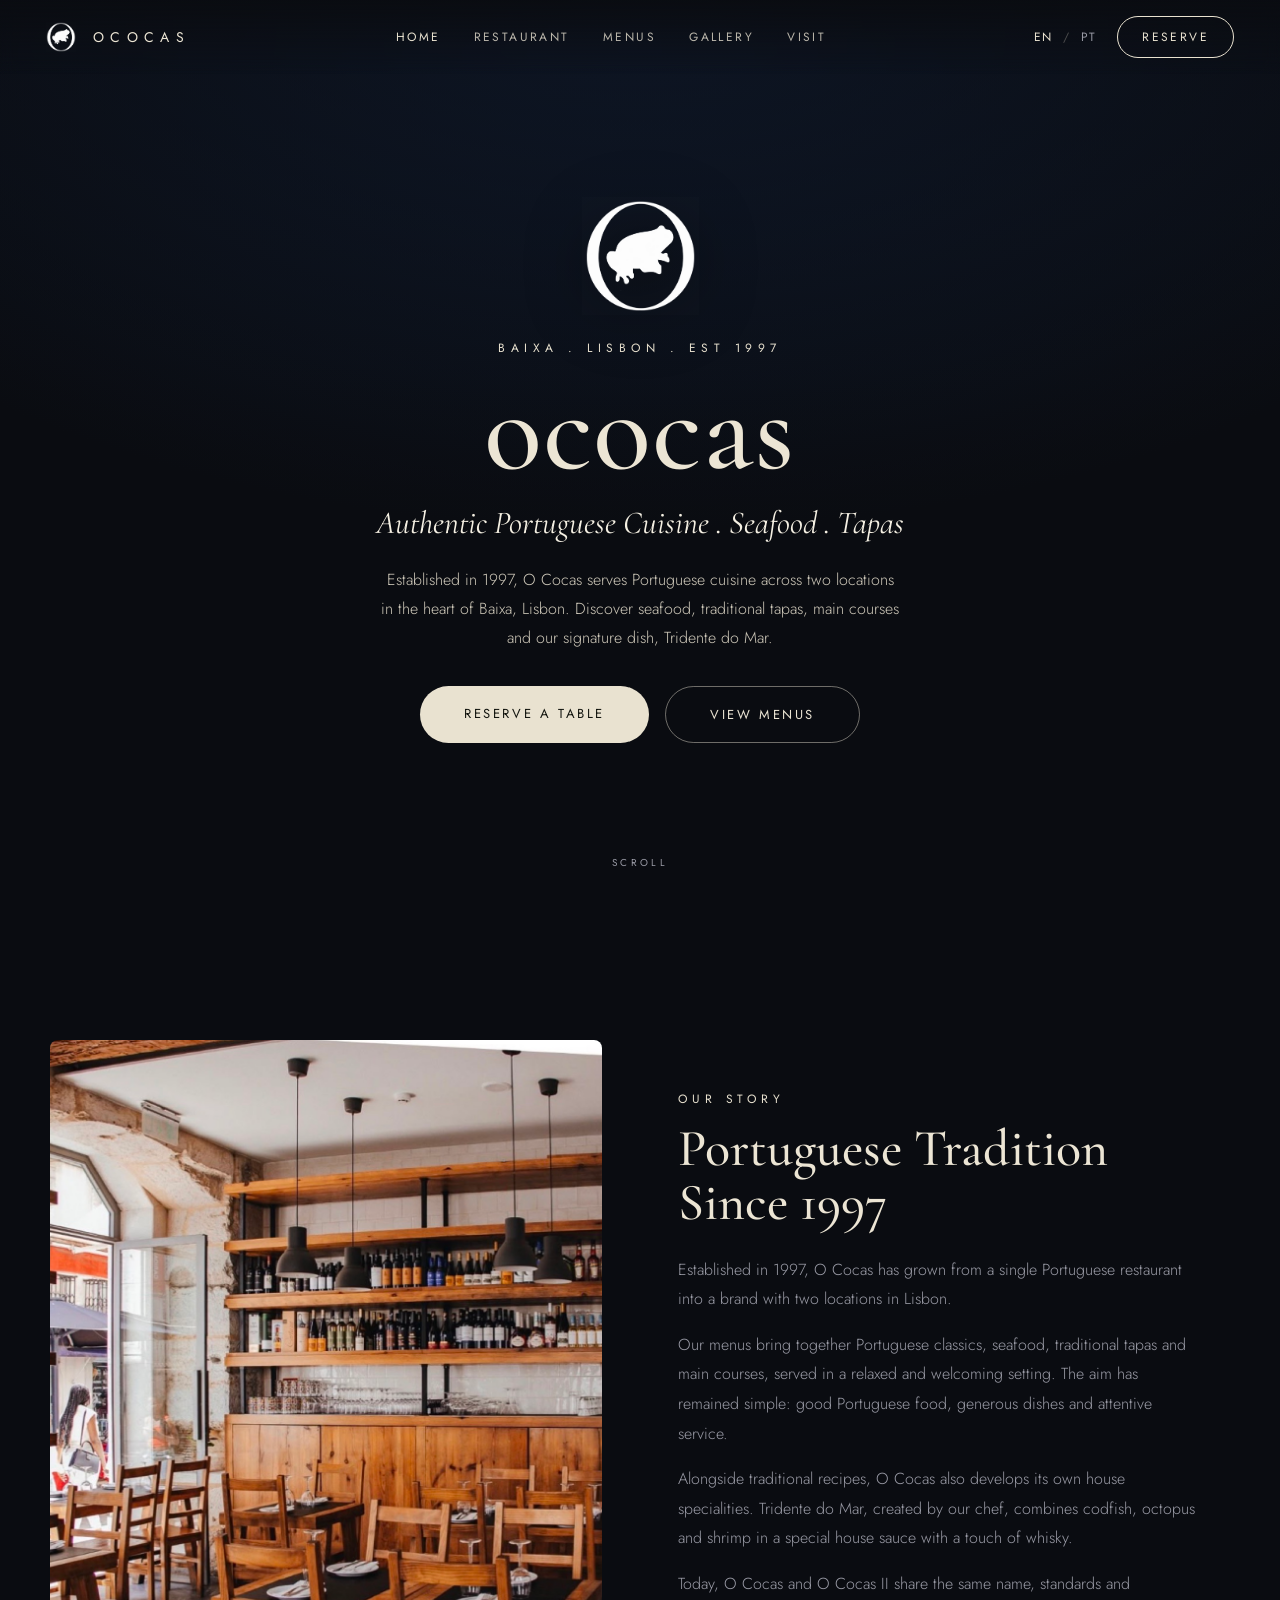
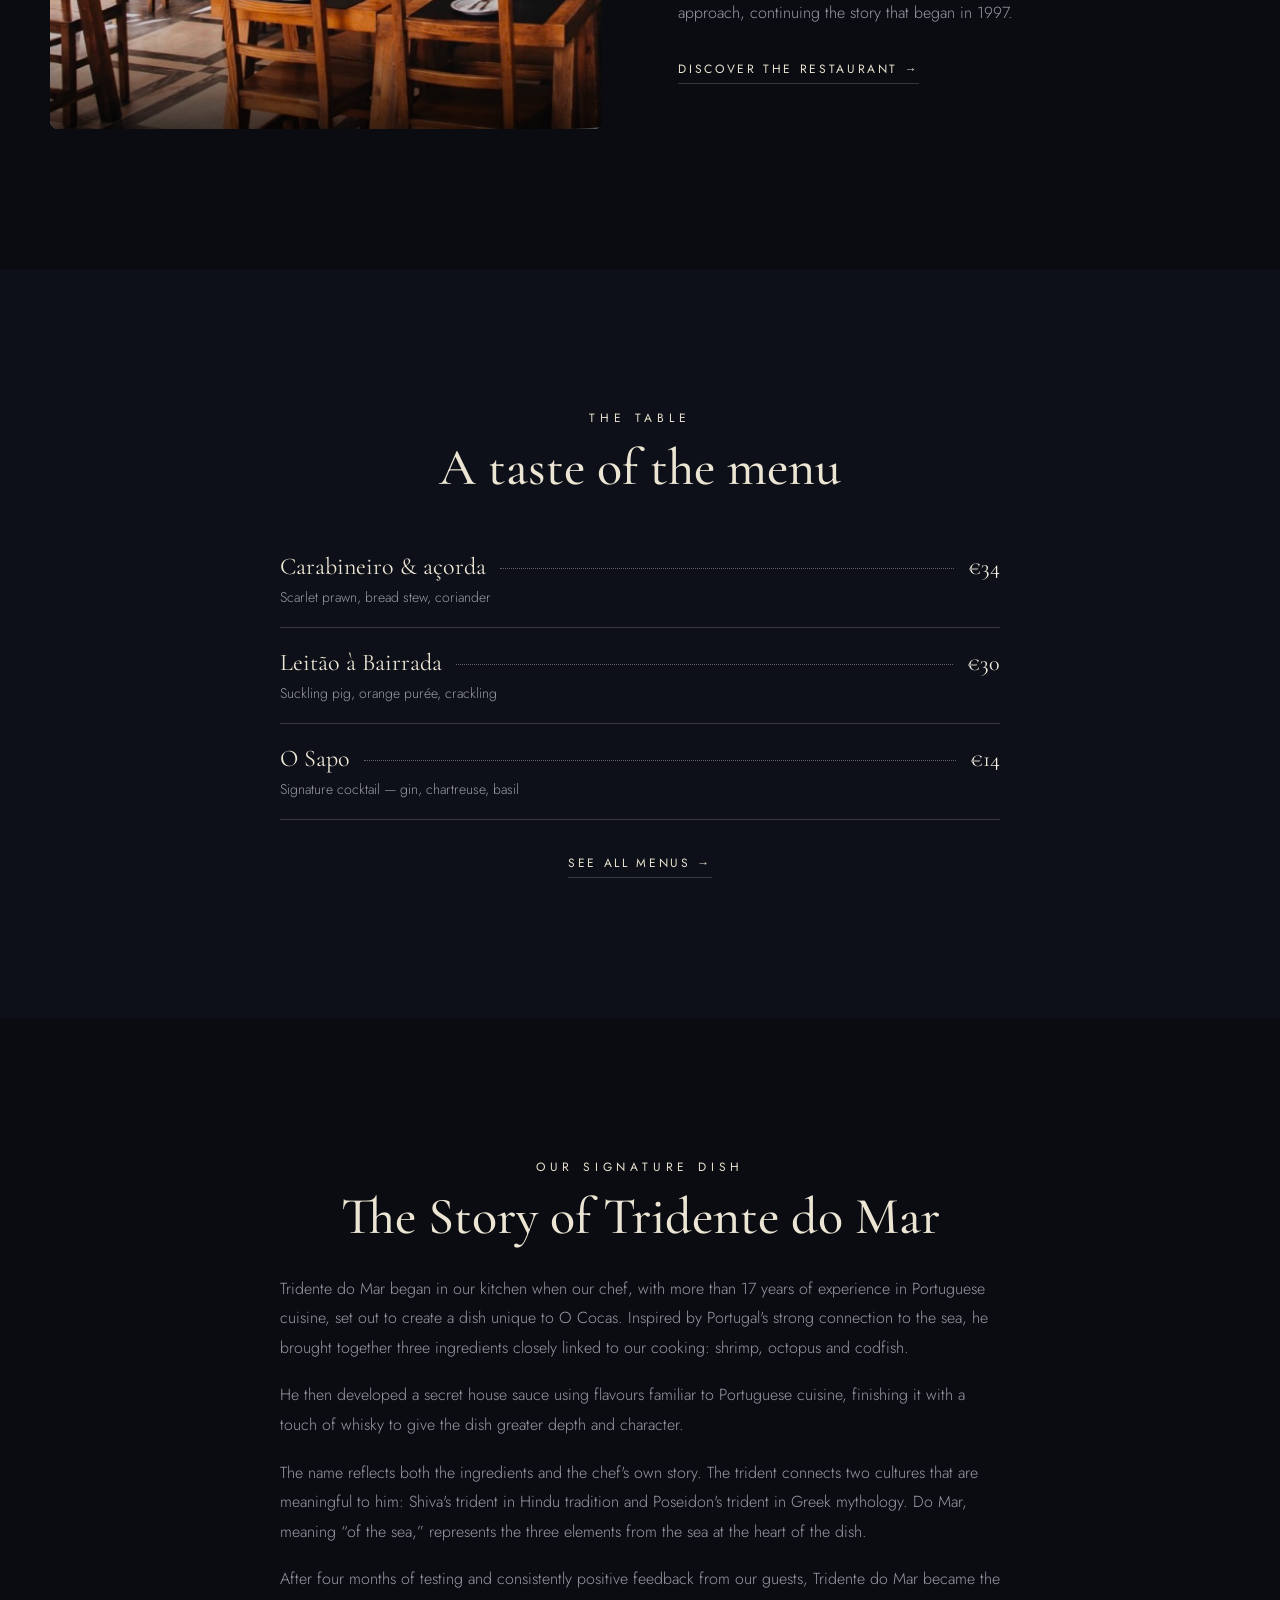
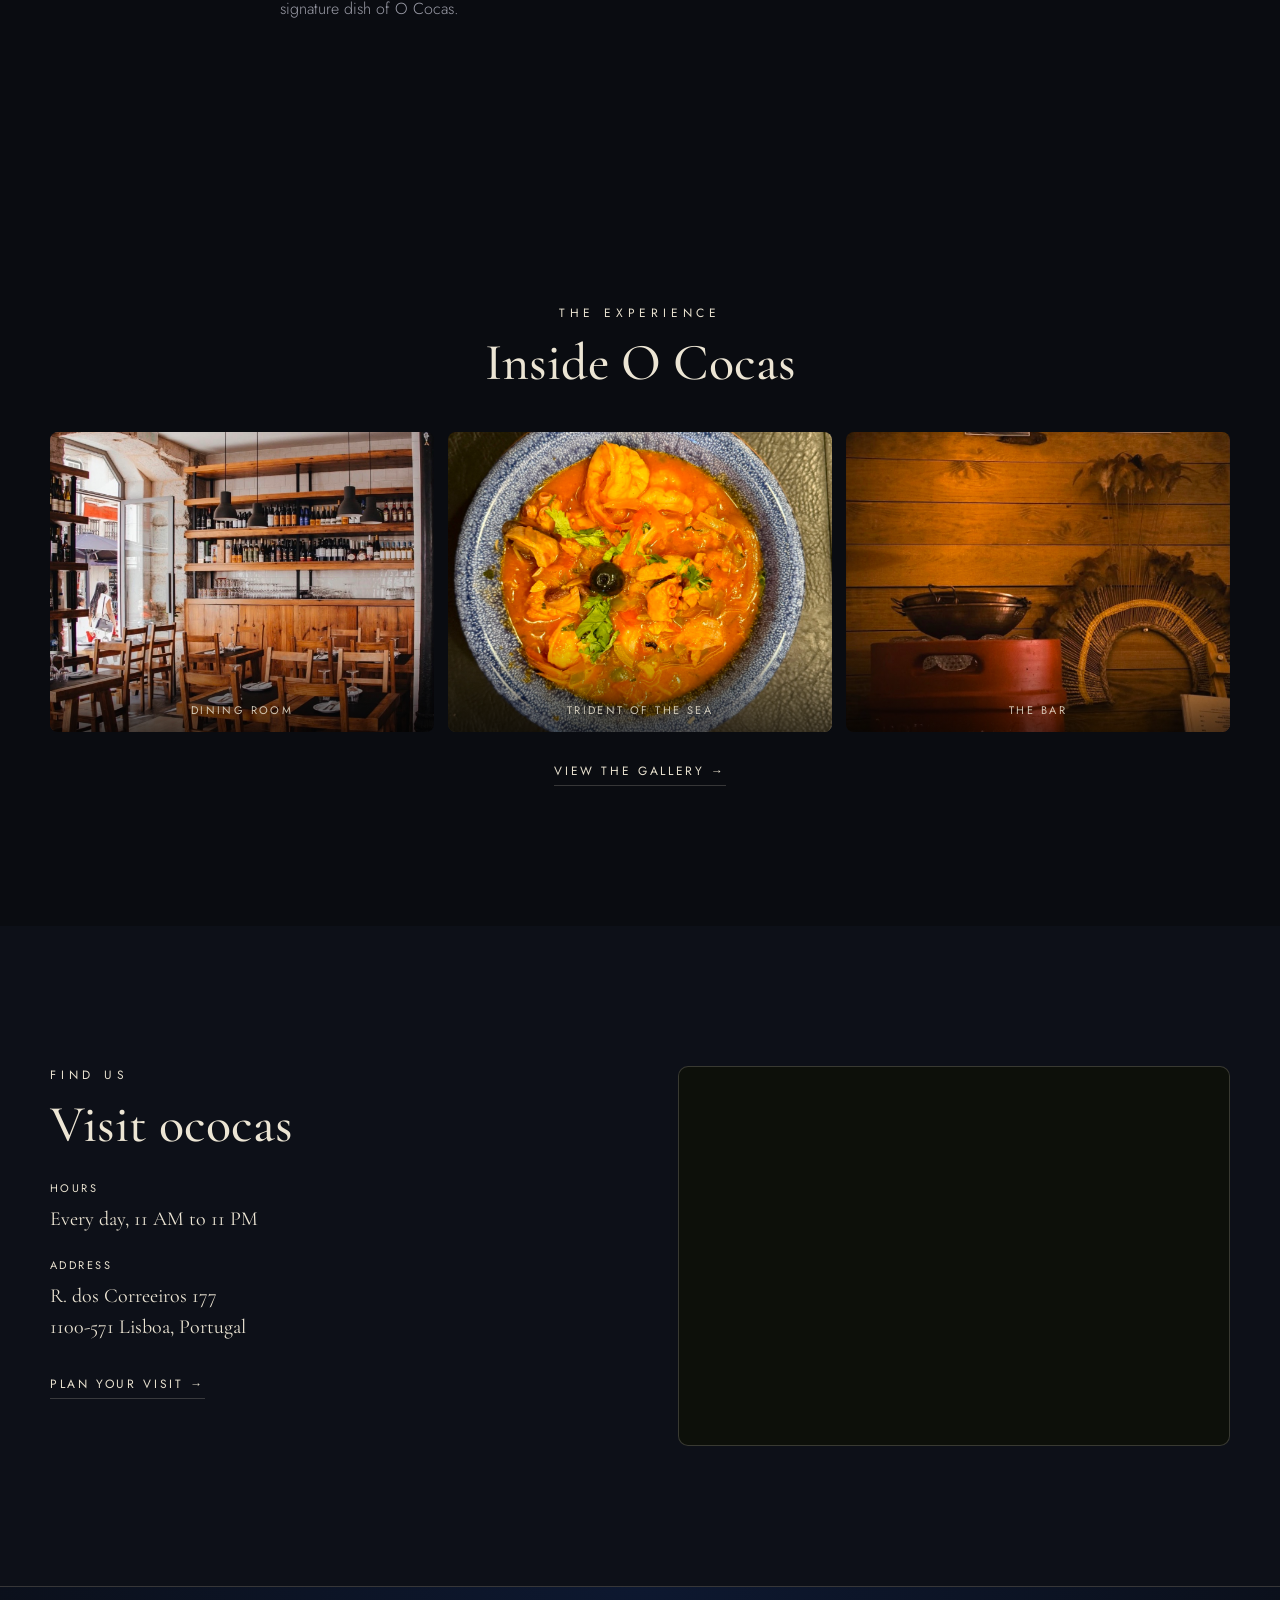
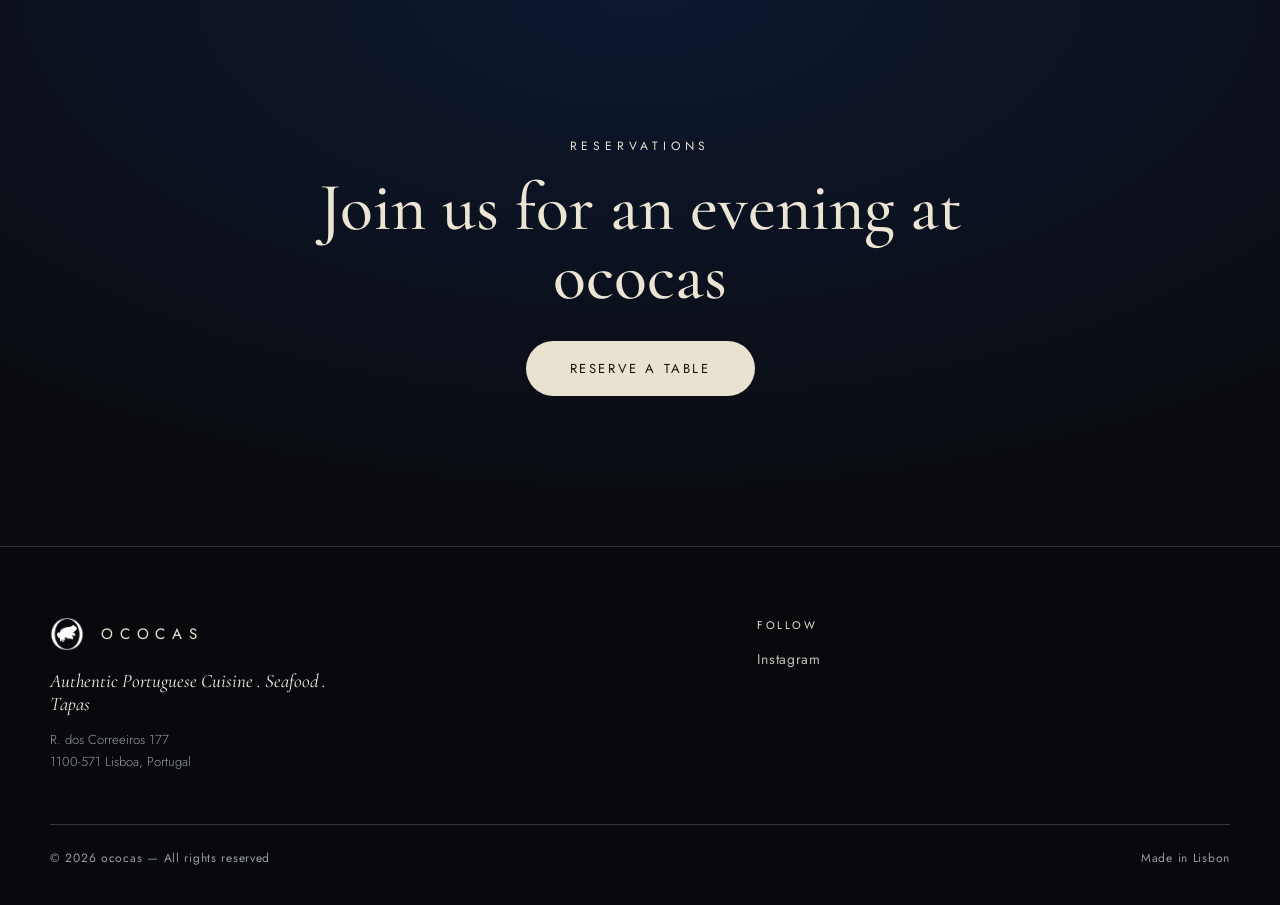
==== commit 1043a4a4: "Update site content, add real photography, ignore local artifacts Refresh about/index/gallery/visit/" ====
--- a/index.html
+++ b/index.html
@@ -4,7 +4,7 @@
   <meta charset="utf-8">
   <meta name="viewport" content="width=device-width, initial-scale=1">
   <title>ococas — Lisbon</title>
-  <meta name="description" content="A candle-lit dining room in the heart of Lisbon's Príncipe Real. Portuguese soul, a contemporary table.">
+  <meta name="description" content="Authentic Portuguese cuisine, seafood and tapas since 1997. O Cocas, Baixa, Lisbon.">
   <link rel="preconnect" href="https://fonts.googleapis.com">
   <link rel="preconnect" href="https://fonts.gstatic.com" crossorigin>
   <link href="https://fonts.googleapis.com/css2?family=Cormorant+Garamond:ital,wght@0,400;0,500;0,600;1,400;1,500&family=Jost:wght@300;400;500&display=swap" rel="stylesheet">
@@ -119,10 +119,10 @@
   <div class="hero__overlay"></div>
   <div class="hero__content">
     <img class="hero__logo" src="assets/logo-white.png" alt="ococas">
-    <div class="hero__loc" data-en="Lisbon · Príncipe Real" data-pt="Lisboa · Príncipe Real">Lisbon · Príncipe Real</div>
+    <div class="hero__loc" data-en="Baixa . Lisbon . EST 1997" data-pt="Baixa . Lisboa . EST 1997">Baixa . Lisbon . EST 1997</div>
     <h1>ococas</h1>
-    <p class="hero__tagline" data-en="Portuguese soul, a contemporary table" data-pt="Alma portuguesa, mesa contemporânea">Portuguese soul, a contemporary table</p>
-    <p class="hero__intro" data-en="A candle-lit dining room in the heart of Lisbon, where heritage recipes are turned with a modern, surprising hand." data-pt="Uma sala à luz das velas no coração de Lisboa, onde as receitas de sempre ganham uma mão moderna e surpreendente.">A candle-lit dining room in the heart of Lisbon, where heritage recipes are turned with a modern, surprising hand.</p>
+    <p class="hero__tagline" data-en="Authentic Portuguese Cuisine . Seafood . Tapas" data-pt="Cozinha Portuguesa Autêntica . Marisco . Petiscos">Authentic Portuguese Cuisine . Seafood . Tapas</p>
+    <p class="hero__intro" data-en="Established in 1997, O Cocas serves Portuguese cuisine across two locations in the heart of Baixa, Lisbon. Discover seafood, traditional tapas, main courses and our signature dish, Tridente do Mar." data-pt="Fundado em 1997, o O Cocas serve cozinha portuguesa em duas localizações no coração da Baixa, em Lisboa. Descubra marisco, petiscos tradicionais, pratos principais e o nosso prato de assinatura, o Tridente do Mar.">Established in 1997, O Cocas serves Portuguese cuisine across two locations in the heart of Baixa, Lisbon. Discover seafood, traditional tapas, main courses and our signature dish, Tridente do Mar.</p>
     <div class="hero__btns">
       <a href="reserve.html" class="oc-btn oc-btn--primary" data-en="Reserve a Table" data-pt="Reservar Mesa">Reserve a Table</a>
       <a href="menus.html" class="oc-btn oc-btn--ghost" data-en="View Menus" data-pt="Ver Menus">View Menus</a>
@@ -135,14 +135,18 @@
 <section class="oc-section">
   <div class="oc-container">
     <div class="oc-two-col">
-      <!-- Replace with real interior photo -->
       <div class="oc-img-slot about-img">
-        <div class="oc-img-slot__label">Interior photo</div>
+        <img src="img/optimized/dining-room.jpg" alt="Dining room" loading="lazy">
       </div>
       <div>
-        <div class="oc-kicker" data-en="The Restaurant" data-pt="O Restaurante">The Restaurant</div>
-        <h2 style="font-family:'Cormorant Garamond',Georgia,serif;font-size:clamp(32px,4.4vw,52px);margin:14px 0 24px;" data-en="Where Lisbon gathers after dark" data-pt="Onde Lisboa se encontra ao anoitecer">Where Lisbon gathers after dark</h2>
-        <p style="font-family:'Jost',sans-serif;font-weight:300;font-size:16px;line-height:1.85;color:var(--muted);margin-bottom:28px;max-width:520px;" data-en="Set in a restored townhouse off the Príncipe Real garden, ococas keeps the bones of old Lisbon — high ceilings, dark timber, brass — and fills them with the energy of a modern dining room." data-pt="Num palacete recuperado junto ao jardim do Príncipe Real, o ococas mantém os ossos da Lisboa antiga — tetos altos, madeira escura, latão — e enche-os com a energia de uma sala moderna.">Set in a restored townhouse off the Príncipe Real garden, ococas keeps the bones of old Lisbon — high ceilings, dark timber, brass — and fills them with the energy of a modern dining room.</p>
+        <div class="oc-kicker" data-en="Our Story" data-pt="A Nossa História">Our Story</div>
+        <h2 style="font-family:'Cormorant Garamond',Georgia,serif;font-size:clamp(32px,4.4vw,52px);margin:14px 0 24px;" data-en="Portuguese Tradition Since 1997" data-pt="Tradição Portuguesa Desde 1997">Portuguese Tradition Since 1997</h2>
+        <div style="display:grid;gap:16px;margin-bottom:28px;max-width:520px;">
+          <p style="font-family:'Jost',sans-serif;font-weight:300;font-size:16px;line-height:1.85;color:var(--muted);" data-en="Established in 1997, O Cocas has grown from a single Portuguese restaurant into a brand with two locations in Lisbon." data-pt="Fundado em 1997, o O Cocas cresceu de um único restaurante português para uma marca com duas localizações em Lisboa.">Established in 1997, O Cocas has grown from a single Portuguese restaurant into a brand with two locations in Lisbon.</p>
+          <p style="font-family:'Jost',sans-serif;font-weight:300;font-size:16px;line-height:1.85;color:var(--muted);" data-en="Our menus bring together Portuguese classics, seafood, traditional tapas and main courses, served in a relaxed and welcoming setting. The aim has remained simple: good Portuguese food, generous dishes and attentive service." data-pt="Os nossos menus reúnem clássicos portugueses, marisco, petiscos tradicionais e pratos principais, servidos num ambiente descontraído e acolhedor. O objetivo é simples: boa comida portuguesa, pratos generosos e um serviço atento.">Our menus bring together Portuguese classics, seafood, traditional tapas and main courses, served in a relaxed and welcoming setting. The aim has remained simple: good Portuguese food, generous dishes and attentive service.</p>
+          <p style="font-family:'Jost',sans-serif;font-weight:300;font-size:16px;line-height:1.85;color:var(--muted);" data-en="Alongside traditional recipes, O Cocas also develops its own house specialities. Tridente do Mar, created by our chef, combines codfish, octopus and shrimp in a special house sauce with a touch of whisky." data-pt="Além das receitas tradicionais, o O Cocas também desenvolve as suas próprias especialidades da casa. O Tridente do Mar, criado pelo nosso chef, combina bacalhau, polvo e camarão num molho especial da casa com um toque de whisky.">Alongside traditional recipes, O Cocas also develops its own house specialities. Tridente do Mar, created by our chef, combines codfish, octopus and shrimp in a special house sauce with a touch of whisky.</p>
+          <p style="font-family:'Jost',sans-serif;font-weight:300;font-size:16px;line-height:1.85;color:var(--muted);" data-en="Today, O Cocas and O Cocas II share the same name, standards and approach, continuing the story that began in 1997." data-pt="Hoje, o O Cocas e o O Cocas II partilham o mesmo nome, os mesmos padrões e a mesma abordagem, continuando a história que começou em 1997.">Today, O Cocas and O Cocas II share the same name, standards and approach, continuing the story that began in 1997.</p>
+        </div>
         <a href="about.html" class="oc-link" data-en="Discover the restaurant →" data-pt="Conhecer o restaurante →">Discover the restaurant →</a>
       </div>
     </div>
@@ -159,18 +163,31 @@
   </div>
 </section>
 
+<!-- ===== TRIDENTE DO MAR STORY ===== -->
+<section class="oc-section">
+  <div style="max-width:900px;margin:0 auto;text-align:center;">
+    <div class="oc-kicker" data-en="Our Signature Dish" data-pt="O Nosso Prato de Assinatura">Our Signature Dish</div>
+    <h2 style="font-family:'Cormorant Garamond',Georgia,serif;font-size:clamp(32px,4.4vw,52px);margin:14px 0 30px;" data-en="The Story of Tridente do Mar" data-pt="A História do Tridente do Mar">The Story of Tridente do Mar</h2>
+    <div style="max-width:720px;margin:0 auto;text-align:left;display:grid;gap:18px;">
+      <p style="font-family:'Jost',sans-serif;font-weight:300;font-size:16px;line-height:1.85;color:var(--muted);" data-en="Tridente do Mar began in our kitchen when our chef, with more than 17 years of experience in Portuguese cuisine, set out to create a dish unique to O Cocas. Inspired by Portugal's strong connection to the sea, he brought together three ingredients closely linked to our cooking: shrimp, octopus and codfish." data-pt="O Tridente do Mar nasceu na nossa cozinha quando o nosso chef, com mais de 17 anos de experiência em cozinha portuguesa, decidiu criar um prato único do O Cocas. Inspirado pela forte ligação de Portugal ao mar, reuniu três ingredientes intimamente ligados à nossa cozinha: camarão, polvo e bacalhau.">Tridente do Mar began in our kitchen when our chef, with more than 17 years of experience in Portuguese cuisine, set out to create a dish unique to O Cocas. Inspired by Portugal's strong connection to the sea, he brought together three ingredients closely linked to our cooking: shrimp, octopus and codfish.</p>
+      <p style="font-family:'Jost',sans-serif;font-weight:300;font-size:16px;line-height:1.85;color:var(--muted);" data-en="He then developed a secret house sauce using flavours familiar to Portuguese cuisine, finishing it with a touch of whisky to give the dish greater depth and character." data-pt="Depois, desenvolveu um molho secreto da casa com sabores familiares à cozinha portuguesa, finalizado com um toque de whisky para dar ao prato maior profundidade e carácter.">He then developed a secret house sauce using flavours familiar to Portuguese cuisine, finishing it with a touch of whisky to give the dish greater depth and character.</p>
+      <p style="font-family:'Jost',sans-serif;font-weight:300;font-size:16px;line-height:1.85;color:var(--muted);" data-en="The name reflects both the ingredients and the chef's own story. The trident connects two cultures that are meaningful to him: Shiva's trident in Hindu tradition and Poseidon's trident in Greek mythology. Do Mar, meaning “of the sea,” represents the three elements from the sea at the heart of the dish." data-pt="O nome reflete tanto os ingredientes como a história pessoal do chef. O tridente une duas culturas importantes para ele: o tridente de Shiva na tradição hindu e o tridente de Poseidon na mitologia grega. Do Mar representa os três elementos marinhos no coração do prato.">The name reflects both the ingredients and the chef's own story. The trident connects two cultures that are meaningful to him: Shiva's trident in Hindu tradition and Poseidon's trident in Greek mythology. Do Mar, meaning “of the sea,” represents the three elements from the sea at the heart of the dish.</p>
+      <p style="font-family:'Jost',sans-serif;font-weight:300;font-size:16px;line-height:1.85;color:var(--muted);" data-en="After four months of testing and consistently positive feedback from our guests, Tridente do Mar became the signature dish of O Cocas." data-pt="Depois de quatro meses de testes e feedback consistentemente positivo dos nossos clientes, o Tridente do Mar passou a ser o prato de assinatura do O Cocas.">After four months of testing and consistently positive feedback from our guests, Tridente do Mar became the signature dish of O Cocas.</p>
+    </div>
+  </div>
+</section>
+
 <!-- ===== GALLERY TEASER ===== -->
 <section class="oc-section">
   <div class="oc-container">
     <div class="oc-section-intro">
-      <div class="oc-kicker" data-en="The Room" data-pt="A Sala">The Room</div>
-      <h2 style="font-family:'Cormorant Garamond',Georgia,serif;font-size:clamp(32px,4.4vw,52px);" data-en="A look inside" data-pt="Por dentro">A look inside</h2>
+      <div class="oc-kicker" data-en="The Experience" data-pt="A Sala">The Experience</div>
+      <h2 style="font-family:'Cormorant Garamond',Georgia,serif;font-size:clamp(32px,4.4vw,52px);" data-en="Inside O Cocas" data-pt="Por dentro">Inside O Cocas</h2>
     </div>
     <div class="home-gallery">
-      <!-- Replace these with real photos -->
-      <div class="oc-img-slot"><div class="oc-img-slot__label" data-en="Dining room" data-pt="Sala">Dining room</div></div>
-      <div class="oc-img-slot"><div class="oc-img-slot__label" data-en="A dish" data-pt="Um prato">A dish</div></div>
-      <div class="oc-img-slot"><div class="oc-img-slot__label" data-en="The bar" data-pt="O bar">The bar</div></div>
+      <div class="oc-img-slot"><img src="img/optimized/dining-room.jpg" alt="Dining room" loading="lazy"><div class="oc-img-slot__label" data-en="Dining room" data-pt="Sala">Dining room</div></div>
+      <div class="oc-img-slot"><img src="img/optimized/signature-dish.jpg" alt="Trident of the Sea" loading="lazy"><div class="oc-img-slot__label" data-en="Trident of the Sea" data-pt="Trident of the Sea">Trident of the Sea</div></div>
+      <div class="oc-img-slot"><img src="img/optimized/bar.jpg" alt="The bar" loading="lazy"><div class="oc-img-slot__label" data-en="The bar" data-pt="O bar">The bar</div></div>
     </div>
     <div style="text-align:center;">
       <a href="gallery.html" class="oc-link" style="display:inline-block;margin-top:30px;" data-en="View the gallery →" data-pt="Ver a galeria →">View the gallery →</a>
@@ -189,22 +206,19 @@
           <div>
             <div style="font-family:'Jost',sans-serif;text-transform:uppercase;letter-spacing:.22em;font-size:11px;color:var(--gold);margin-bottom:8px;" data-en="Hours" data-pt="Horário">Hours</div>
             <div style="font-family:'Cormorant Garamond',Georgia,serif;font-size:20px;line-height:1.55;">
-              <span data-en="Lunch — Tue to Sun, 12:30–15:00" data-pt="Almoço — Ter a Dom, 12:30–15:00">Lunch — Tue to Sun, 12:30–15:00</span><br>
-              <span data-en="Dinner — Tue to Sun, 19:00–23:30" data-pt="Jantar — Ter a Dom, 19:00–23:30">Dinner — Tue to Sun, 19:00–23:30</span>
+              <span data-en="Every day, 11 AM to 11 PM" data-pt="Todos os dias, 11h às 23h">Every day, 11 AM to 11 PM</span>
             </div>
           </div>
           <div>
             <div style="font-family:'Jost',sans-serif;text-transform:uppercase;letter-spacing:.22em;font-size:11px;color:var(--gold);margin-bottom:8px;" data-en="Address" data-pt="Morada">Address</div>
-            <div style="font-family:'Cormorant Garamond',Georgia,serif;font-size:20px;line-height:1.55;">Rua da Escola Politécnica 27<br>Príncipe Real, 1250-100 Lisboa</div>
+            <div style="font-family:'Cormorant Garamond',Georgia,serif;font-size:20px;line-height:1.55;">R. dos Correeiros 177<br>1100-571 Lisboa, Portugal</div>
           </div>
         </div>
         <a href="visit.html" class="oc-link" data-en="Plan your visit →" data-pt="Planeie a sua visita →">Plan your visit →</a>
       </div>
       <div class="oc-map home-visit-map">
-        <div class="oc-map__sweep"></div>
-        <div class="oc-map__pin"></div>
-        <div class="oc-map__pulse"></div>
-        <div class="oc-map__label" data-en="Príncipe Real · Lisboa" data-pt="Príncipe Real · Lisboa">Príncipe Real · Lisboa</div>
+        <iframe src="https://www.google.com/maps?q=O+Cocas%2C+R.+dos+Correeiros+177%2C+1100-571+Lisboa%2C+Portugal&output=embed"
+                title="ococas location map" loading="lazy" referrerpolicy="no-referrer-when-downgrade" allowfullscreen></iframe>
       </div>
     </div>
   </div>
@@ -225,21 +239,13 @@
         <img src="assets/logo-white.png" alt="ococas">
         <span class="oc-footer__wordmark">ococas</span>
       </a>
-      <p class="oc-footer__tagline" data-en="Portuguese soul, a contemporary table" data-pt="Alma portuguesa, mesa contemporânea">Portuguese soul, a contemporary table</p>
-      <p class="oc-footer__addr">Rua da Escola Politécnica 27<br>Príncipe Real, 1250-100 Lisboa</p>
-    </div>
-    <div>
-      <div class="oc-footer__section-label" data-en="Newsletter" data-pt="Newsletter">Newsletter</div>
-      <form class="oc-footer__newsletter" onsubmit="return false;">
-        <input type="email" data-ph-en="Your email" data-ph-pt="O seu email" placeholder="Your email" aria-label="Newsletter email">
-        <button type="submit">&#8594;</button>
-      </form>
+      <p class="oc-footer__tagline" data-en="Authentic Portuguese Cuisine . Seafood . Tapas" data-pt="Cozinha Portuguesa Autêntica . Marisco . Petiscos">Authentic Portuguese Cuisine . Seafood . Tapas</p>
+      <p class="oc-footer__addr">R. dos Correeiros 177<br>1100-571 Lisboa, Portugal</p>
     </div>
     <div>
       <div class="oc-footer__section-label" data-en="Follow" data-pt="Siga-nos">Follow</div>
       <div class="oc-footer__social">
-        <a href="#">Instagram</a>
-        <a href="#">Facebook</a>
+        <a href="https://www.instagram.com/ococas_1997/" target="_blank" rel="noopener">Instagram</a>
       </div>
     </div>
   </div>
--- a/css/ococas.css
+++ b/css/ococas.css
@@ -33,11 +33,6 @@
   0%,100% { transform: translateY(0); }
   50%      { transform: translateY(7px); }
 }
-@keyframes ocPulse {
-  0%,100% { opacity: .35; transform: translate(-50%,-50%) scale(1); }
-  50%      { opacity: .85; transform: translate(-50%,-50%) scale(1.4); }
-}
-
 /* ===== TYPOGRAPHY ===== */
 h1,h2,h3 { margin: 0; font-weight: 500; line-height: 1.04; }
 p { margin: 0; }
@@ -154,11 +149,17 @@
   display: flex; align-items: center; justify-content: center;
 }
 .oc-img-slot img { width: 100%; height: 100%; object-fit: cover; display: block; }
+.oc-img-slot:has(img)::before {
+  content: ""; position: absolute; left: 0; right: 0; bottom: 0; height: 90px;
+  background: linear-gradient(to top, rgba(0,0,0,.65), transparent);
+  pointer-events: none;
+}
 .oc-img-slot__label {
   position: absolute; bottom: 14px; left: 0; right: 0; text-align: center;
   font-family: 'Jost', sans-serif; text-transform: uppercase;
   letter-spacing: .22em; font-size: 11px; color: rgba(233,226,208,.5);
 }
+.oc-img-slot:has(img) .oc-img-slot__label { color: rgba(233,226,208,.85); }
 
 /* ===== CTA BAND ===== */
 .oc-cta-band {
@@ -200,7 +201,7 @@
 }
 .oc-footer__grid {
   max-width: 1180px; margin: 0 auto;
-  display: grid; grid-template-columns: 1.4fr 1fr 1fr; gap: 46px;
+  display: grid; grid-template-columns: 1.4fr 1fr; gap: 46px;
 }
 .oc-footer__logo {
   display: flex; align-items: center; gap: 13px; margin-bottom: 18px;
@@ -222,18 +223,6 @@
 .oc-footer__section-label {
   font-family: 'Jost', sans-serif; text-transform: uppercase;
   letter-spacing: .22em; font-size: 11px; color: var(--gold); margin-bottom: 16px;
-}
-.oc-footer__newsletter {
-  display: flex; border: 1px solid var(--line); border-radius: 100px;
-  overflow: hidden; max-width: 280px;
-}
-.oc-footer__newsletter input {
-  flex: 1; background: transparent; border: none; padding: 12px 18px;
-  color: var(--ink); font-family: 'Jost', sans-serif; font-size: 14px; outline: none;
-}
-.oc-footer__newsletter button {
-  background: var(--gold); border: none; color: #12140e;
-  padding: 0 20px; font-size: 18px; cursor: pointer;
 }
 .oc-footer__social { display: flex; flex-direction: column; gap: 11px; }
 .oc-footer__social a {
@@ -382,7 +371,7 @@
   font-family: 'Jost', sans-serif; text-transform: uppercase;
   letter-spacing: .22em; font-size: 12px; color: var(--gold2);
 }
-.oc-day-grid { display: grid; grid-template-columns: repeat(7,1fr); gap: 7px; }
+.oc-day-grid { display: grid; grid-template-columns: repeat(7,1fr); gap: 7px; margin-bottom: 30px; }
 .oc-day-btn {
   display: flex; flex-direction: column; align-items: center; gap: 4px;
   padding: 11px 2px; border-radius: 9px; cursor: pointer; border: 1px solid var(--line);
@@ -408,23 +397,21 @@
   color: var(--gold); cursor: pointer; white-space: nowrap;
 }
 
-.oc-slots { display: grid; grid-template-columns: repeat(auto-fill,minmax(92px,1fr)); gap: 10px; }
+.oc-slots { display: flex; flex-wrap: wrap; gap: 10px; justify-content: center; margin-bottom: 18px; }
 .oc-slot {
-  padding: 12px 4px; border-radius: 9px; text-align: center;
+  flex: 0 1 96px; padding: 12px 4px; border-radius: 9px; text-align: center;
   font-family: 'Jost', sans-serif; cursor: pointer; transition: background .2s, border-color .2s;
   border: 1px solid var(--line); background: transparent; color: var(--ink);
 }
 .oc-slot__time { font-size: 15px; letter-spacing: .05em; display: block; }
 .oc-slot__note { display: block; font-size: 9px; letter-spacing: .1em; text-transform: uppercase; opacity: .85; margin-top: 3px; }
 .oc-slot.active { background: var(--gold); color: #12140e; border-color: var(--gold); }
-.oc-slot.few { border-color: rgba(245,240,227,.6); }
 .oc-slot.full { opacity: .32; text-decoration: line-through; cursor: not-allowed; border-color: rgba(255,255,255,.05); }
 
-.oc-slot-legend { display: flex; gap: 22px; justify-content: center; margin-top: 20px; font-family: 'Jost', sans-serif; font-size: 11px; letter-spacing: .06em; color: var(--muted); flex-wrap: wrap; }
+.oc-slot-legend { display: flex; gap: 22px; justify-content: center; margin-bottom: 30px; font-family: 'Jost', sans-serif; font-size: 11px; letter-spacing: .06em; color: var(--muted); flex-wrap: wrap; }
 .oc-slot-legend__item { display: flex; align-items: center; gap: 7px; }
 .oc-slot-legend__dot { width: 9px; height: 9px; border-radius: 50%; }
 .oc-slot-legend__dot--open { background: var(--gold); }
-.oc-slot-legend__dot--few { border: 1px solid var(--gold2); }
 .oc-slot-legend__dot--full { background: rgba(255,255,255,.12); }
 
 .oc-form-field { display: flex; flex-direction: column; gap: 9px; }
@@ -450,20 +437,20 @@
 .oc-occ-chip.active { background: var(--gold); color: #12140e; border-color: var(--gold); }
 
 .oc-hold-note {
-  display: flex; gap: 10px; align-items: flex-start; margin-top: 20px;
+  display: flex; gap: 10px; align-items: flex-start; margin-bottom: 30px;
   font-family: 'Jost', sans-serif; font-weight: 300; font-size: 12px;
   color: var(--muted); line-height: 1.6;
 }
 .oc-hold-note__icon { color: var(--gold); font-size: 14px; line-height: 1.4; }
 
 .oc-wizard-cta {
-  margin-top: 34px; width: 100%; border: none; padding: 16px; border-radius: 100px;
+  width: 100%; border: none; padding: 16px; border-radius: 100px;
   font-family: 'Jost', sans-serif; text-transform: uppercase; letter-spacing: .2em;
   font-size: 13px; transition: background .3s; cursor: pointer;
   background: var(--gold); color: #12140e;
 }
 .oc-wizard-cta:disabled { background: rgba(233,226,208,.18); color: rgba(236,229,212,.4); cursor: not-allowed; }
-.oc-wizard-btns { display: flex; gap: 14px; margin-top: 24px; }
+.oc-wizard-btns { display: flex; gap: 14px; }
 .oc-wizard-back {
   flex: 0 0 auto; background: transparent; border: 1px solid var(--line);
   color: var(--ink); padding: 15px 28px; border-radius: 100px;
@@ -498,36 +485,12 @@
   font-family: 'Cormorant Garamond', Georgia, serif; font-size: 32px; letter-spacing: .06em;
 }
 
-/* ===== MAP PLACEHOLDER ===== */
+/* ===== MAP ===== */
 .oc-map {
   position: relative; border-radius: 10px; overflow: hidden; border: 1px solid var(--line);
-  background: repeating-linear-gradient(58deg,transparent 0 40px,rgba(233,226,208,.06) 40px 41px),
-              repeating-linear-gradient(-32deg,transparent 0 50px,rgba(233,226,208,.05) 50px 51px),
-              radial-gradient(circle at 50% 44%, rgba(33,69,110,.55), transparent 62%),
-              #0d100a;
-}
-.oc-map__sweep {
-  position: absolute; top: -10%; left: 58%; width: 30%; height: 130%;
-  transform: rotate(15deg);
-  background: linear-gradient(90deg, transparent, rgba(20,40,55,.6), transparent);
-}
-.oc-map__pin {
-  position: absolute; top: 50%; left: 50%;
-  transform: translate(-50%,-50%);
-  width: 18px; height: 18px; border-radius: 50%;
-  background: var(--gold); box-shadow: 0 0 0 6px rgba(233,226,208,.18); z-index: 2;
-}
-.oc-map__pulse {
-  position: absolute; top: 50%; left: 50%;
-  width: 18px; height: 18px; border-radius: 50%;
-  border: 1px solid var(--gold);
-  animation: ocPulse 2.6s ease-in-out infinite;
-}
-.oc-map__label {
-  position: absolute; bottom: 18px; left: 20px;
-  font-family: 'Jost', sans-serif; text-transform: uppercase;
-  letter-spacing: .26em; font-size: 11px; color: var(--gold2);
-}
+  background: #0d100a;
+}
+.oc-map iframe { display: block; width: 100%; height: 100%; border: 0; }
 
 /* ===== ABOUT PAGE ===== */
 .oc-pillars { display: grid; grid-template-columns: repeat(3,1fr); gap: 24px; }
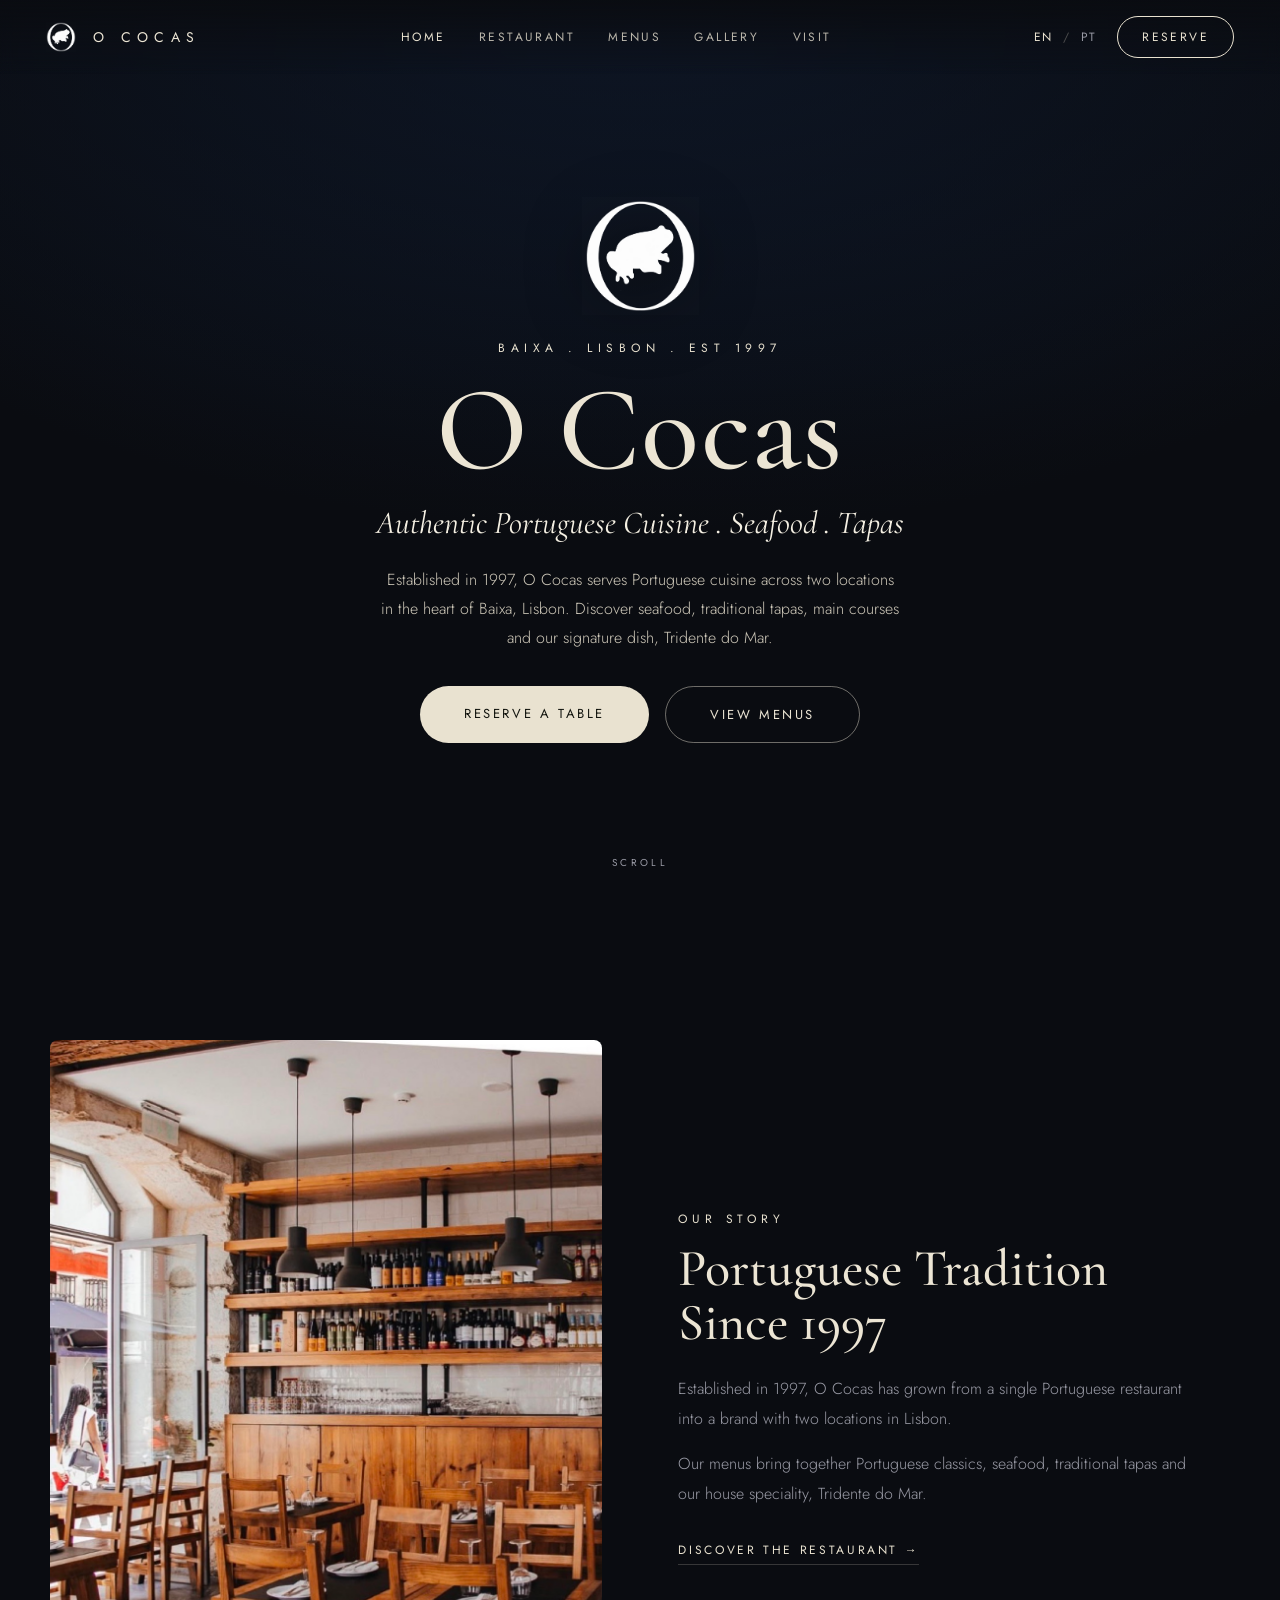
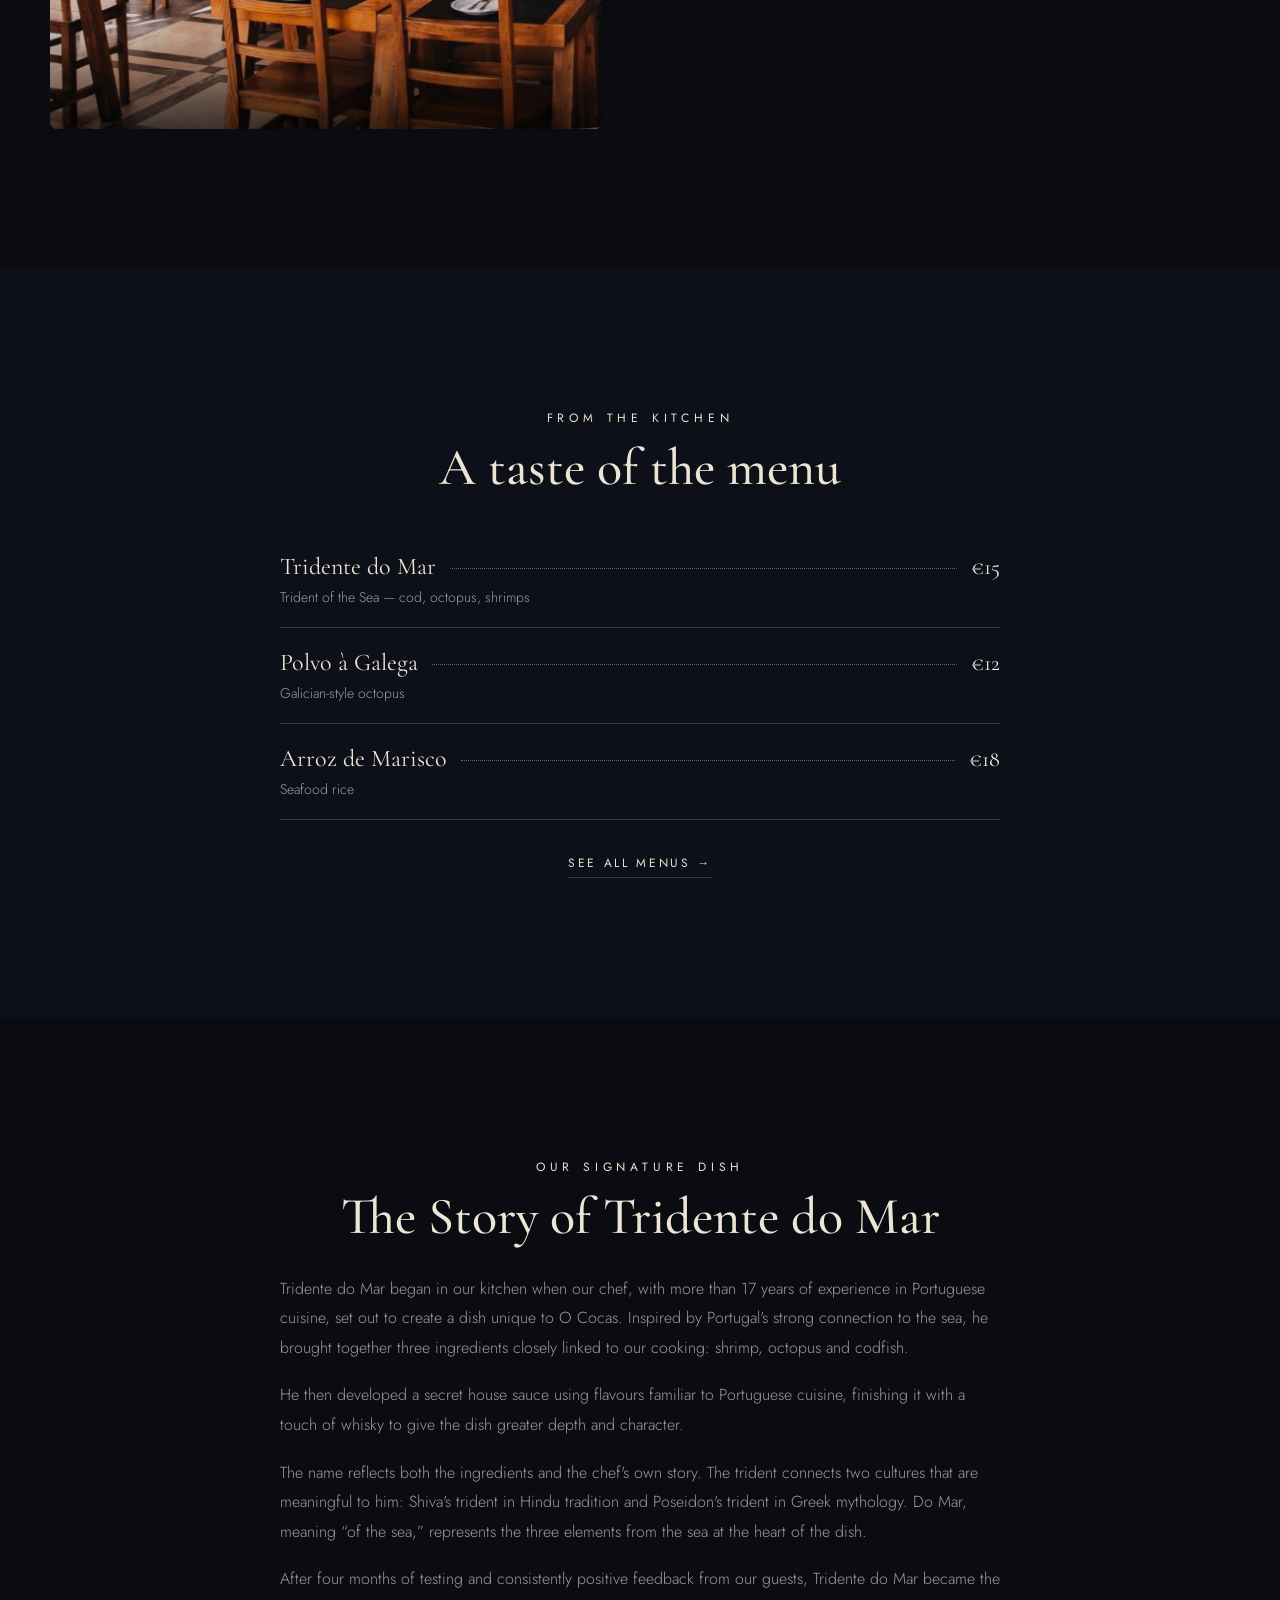
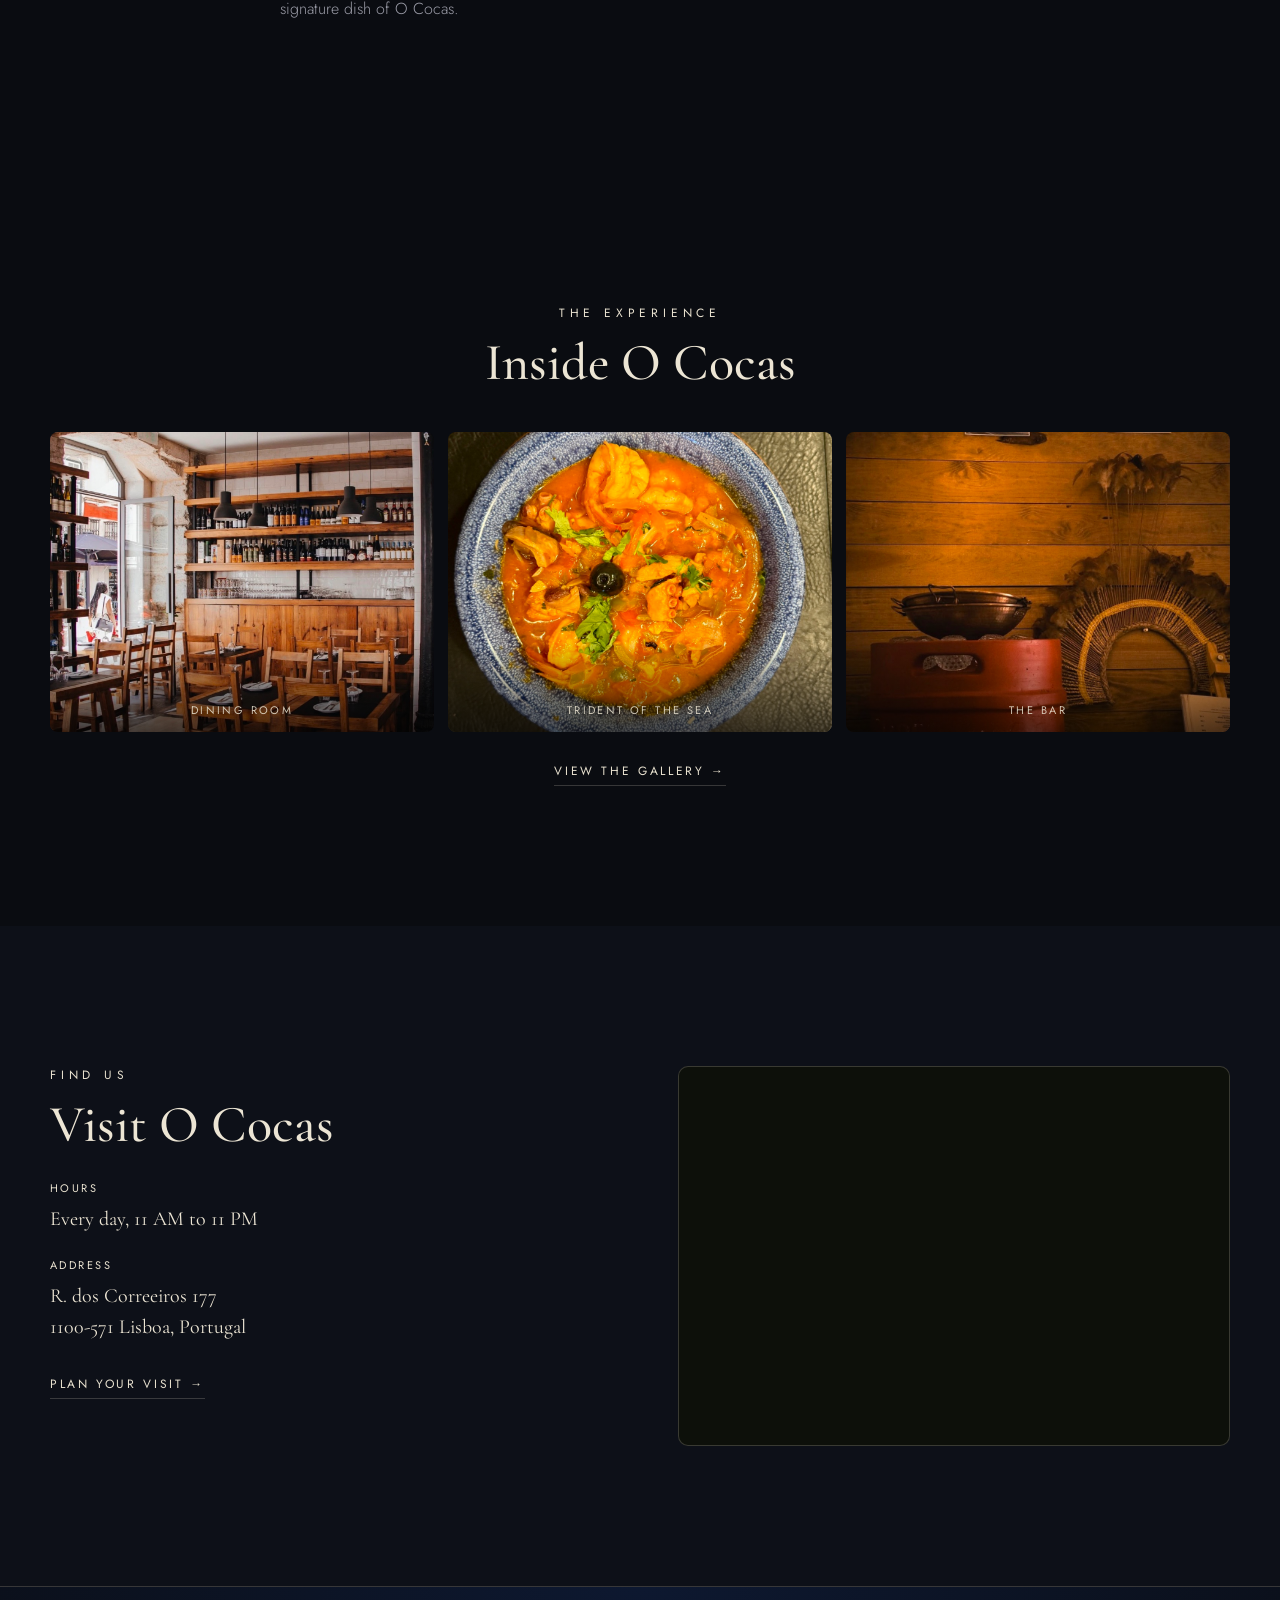
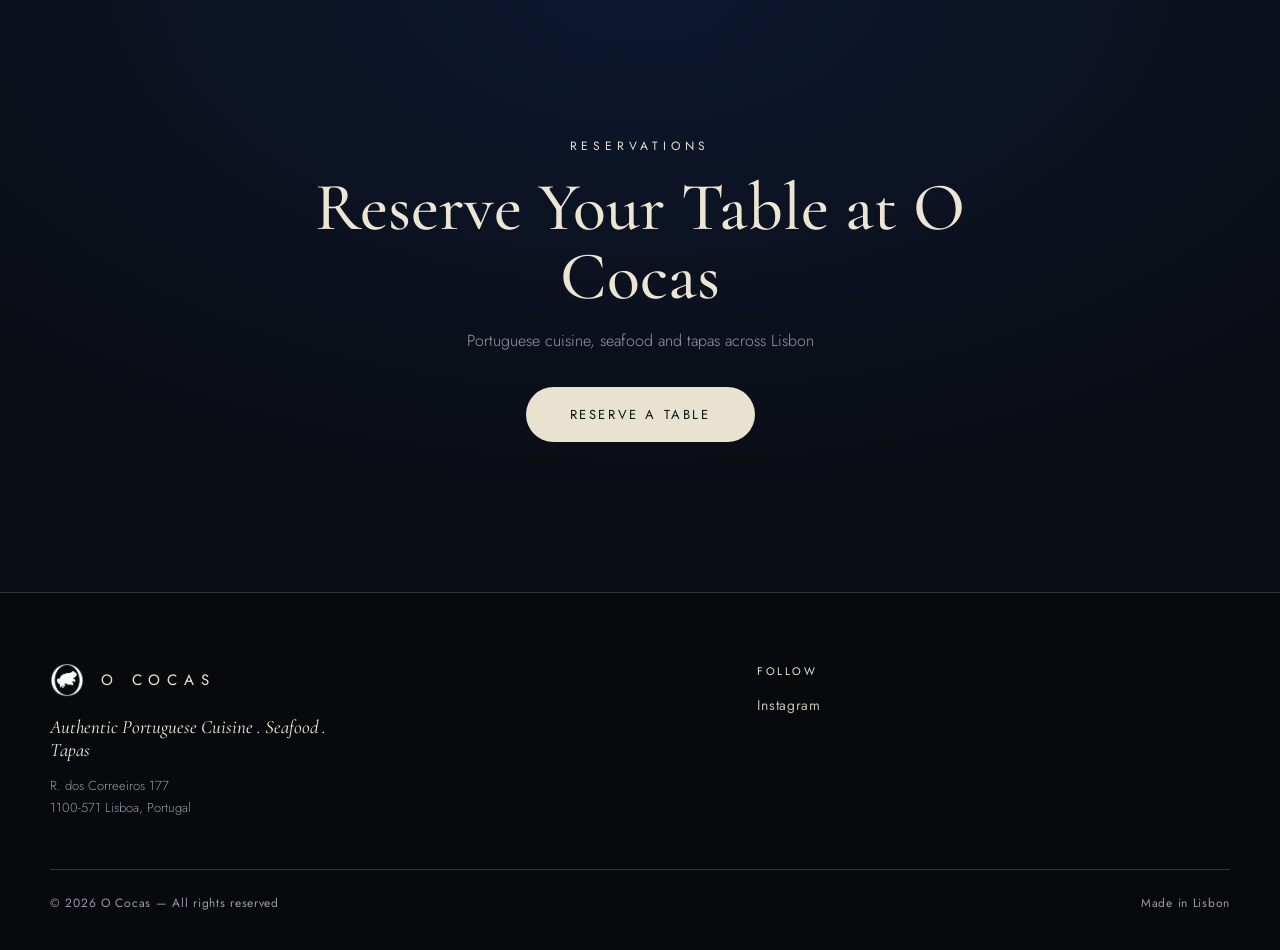
==== commit 0398dbff: "Rebrand to O Cocas, rewrite copy, rebuild menus from source - Rename "ococas" to "O Cocas" across al" ====
--- a/index.html
+++ b/index.html
@@ -3,7 +3,7 @@
 <head>
   <meta charset="utf-8">
   <meta name="viewport" content="width=device-width, initial-scale=1">
-  <title>ococas — Lisbon</title>
+  <title>O Cocas — Lisbon</title>
   <meta name="description" content="Authentic Portuguese cuisine, seafood and tapas since 1997. O Cocas, Baixa, Lisbon.">
   <link rel="preconnect" href="https://fonts.googleapis.com">
   <link rel="preconnect" href="https://fonts.gstatic.com" crossorigin>
@@ -72,7 +72,11 @@
     }
     .reserve-band h2 {
       font-family: 'Cormorant Garamond', Georgia, serif; font-weight: 500;
-      font-size: clamp(36px,5.5vw,68px); line-height: 1.02; margin: 0 auto 30px; max-width: 760px;
+      font-size: clamp(36px,5.5vw,68px); line-height: 1.02; margin: 0 auto 16px; max-width: 760px;
+    }
+    .reserve-band__sub {
+      font-family: 'Jost', sans-serif; font-weight: 300; font-size: 16px;
+      line-height: 1.7; color: var(--muted); margin: 0 auto 32px; max-width: 520px;
     }
   </style>
 </head>
@@ -81,8 +85,8 @@
 <!-- ===== NAV ===== -->
 <nav class="oc-nav">
   <a href="index.html" class="oc-nav__logo">
-    <img src="assets/logo-white.png" alt="ococas">
-    <span class="oc-nav__wordmark">ococas</span>
+    <img src="assets/logo-white.png" alt="O Cocas">
+    <span class="oc-nav__wordmark">O Cocas</span>
   </a>
   <div class="oc-nav__links">
     <a href="index.html" class="oc-nav__link active" data-en="Home" data-pt="Início">Home</a>
@@ -118,9 +122,9 @@
   <!-- <img class="hero__bg" src="assets/images/hero.jpg" alt=""> -->
   <div class="hero__overlay"></div>
   <div class="hero__content">
-    <img class="hero__logo" src="assets/logo-white.png" alt="ococas">
+    <img class="hero__logo" src="assets/logo-white.png" alt="O Cocas">
     <div class="hero__loc" data-en="Baixa . Lisbon . EST 1997" data-pt="Baixa . Lisboa . EST 1997">Baixa . Lisbon . EST 1997</div>
-    <h1>ococas</h1>
+    <h1>O Cocas</h1>
     <p class="hero__tagline" data-en="Authentic Portuguese Cuisine . Seafood . Tapas" data-pt="Cozinha Portuguesa Autêntica . Marisco . Petiscos">Authentic Portuguese Cuisine . Seafood . Tapas</p>
     <p class="hero__intro" data-en="Established in 1997, O Cocas serves Portuguese cuisine across two locations in the heart of Baixa, Lisbon. Discover seafood, traditional tapas, main courses and our signature dish, Tridente do Mar." data-pt="Fundado em 1997, o O Cocas serve cozinha portuguesa em duas localizações no coração da Baixa, em Lisboa. Descubra marisco, petiscos tradicionais, pratos principais e o nosso prato de assinatura, o Tridente do Mar.">Established in 1997, O Cocas serves Portuguese cuisine across two locations in the heart of Baixa, Lisbon. Discover seafood, traditional tapas, main courses and our signature dish, Tridente do Mar.</p>
     <div class="hero__btns">
@@ -143,9 +147,7 @@
         <h2 style="font-family:'Cormorant Garamond',Georgia,serif;font-size:clamp(32px,4.4vw,52px);margin:14px 0 24px;" data-en="Portuguese Tradition Since 1997" data-pt="Tradição Portuguesa Desde 1997">Portuguese Tradition Since 1997</h2>
         <div style="display:grid;gap:16px;margin-bottom:28px;max-width:520px;">
           <p style="font-family:'Jost',sans-serif;font-weight:300;font-size:16px;line-height:1.85;color:var(--muted);" data-en="Established in 1997, O Cocas has grown from a single Portuguese restaurant into a brand with two locations in Lisbon." data-pt="Fundado em 1997, o O Cocas cresceu de um único restaurante português para uma marca com duas localizações em Lisboa.">Established in 1997, O Cocas has grown from a single Portuguese restaurant into a brand with two locations in Lisbon.</p>
-          <p style="font-family:'Jost',sans-serif;font-weight:300;font-size:16px;line-height:1.85;color:var(--muted);" data-en="Our menus bring together Portuguese classics, seafood, traditional tapas and main courses, served in a relaxed and welcoming setting. The aim has remained simple: good Portuguese food, generous dishes and attentive service." data-pt="Os nossos menus reúnem clássicos portugueses, marisco, petiscos tradicionais e pratos principais, servidos num ambiente descontraído e acolhedor. O objetivo é simples: boa comida portuguesa, pratos generosos e um serviço atento.">Our menus bring together Portuguese classics, seafood, traditional tapas and main courses, served in a relaxed and welcoming setting. The aim has remained simple: good Portuguese food, generous dishes and attentive service.</p>
-          <p style="font-family:'Jost',sans-serif;font-weight:300;font-size:16px;line-height:1.85;color:var(--muted);" data-en="Alongside traditional recipes, O Cocas also develops its own house specialities. Tridente do Mar, created by our chef, combines codfish, octopus and shrimp in a special house sauce with a touch of whisky." data-pt="Além das receitas tradicionais, o O Cocas também desenvolve as suas próprias especialidades da casa. O Tridente do Mar, criado pelo nosso chef, combina bacalhau, polvo e camarão num molho especial da casa com um toque de whisky.">Alongside traditional recipes, O Cocas also develops its own house specialities. Tridente do Mar, created by our chef, combines codfish, octopus and shrimp in a special house sauce with a touch of whisky.</p>
-          <p style="font-family:'Jost',sans-serif;font-weight:300;font-size:16px;line-height:1.85;color:var(--muted);" data-en="Today, O Cocas and O Cocas II share the same name, standards and approach, continuing the story that began in 1997." data-pt="Hoje, o O Cocas e o O Cocas II partilham o mesmo nome, os mesmos padrões e a mesma abordagem, continuando a história que começou em 1997.">Today, O Cocas and O Cocas II share the same name, standards and approach, continuing the story that began in 1997.</p>
+          <p style="font-family:'Jost',sans-serif;font-weight:300;font-size:16px;line-height:1.85;color:var(--muted);" data-en="Our menus bring together Portuguese classics, seafood, traditional tapas and our house speciality, Tridente do Mar." data-pt="Os nossos menus reúnem clássicos portugueses, marisco, petiscos tradicionais e a nossa especialidade da casa, o Tridente do Mar.">Our menus bring together Portuguese classics, seafood, traditional tapas and our house speciality, Tridente do Mar.</p>
         </div>
         <a href="about.html" class="oc-link" data-en="Discover the restaurant →" data-pt="Conhecer o restaurante →">Discover the restaurant →</a>
       </div>
@@ -156,7 +158,7 @@
 <!-- ===== MENU TEASER ===== -->
 <section class="oc-section oc-section--alt">
   <div style="max-width:900px;margin:0 auto;text-align:center;">
-    <div class="oc-kicker" data-en="The Table" data-pt="À Mesa">The Table</div>
+    <div class="oc-kicker" data-en="From the Kitchen" data-pt="Da Cozinha">From the Kitchen</div>
     <h2 style="font-family:'Cormorant Garamond',Georgia,serif;font-size:clamp(32px,4.4vw,52px);margin:14px 0 36px;" data-en="A taste of the menu" data-pt="Uma amostra do menu">A taste of the menu</h2>
     <div style="max-width:720px;margin:0 auto;text-align:left;" id="menu-highlights"></div>
     <a href="menus.html" class="oc-link" style="display:inline-block;margin-top:34px;" data-en="See all menus →" data-pt="Ver todos os menus →">See all menus →</a>
@@ -201,7 +203,7 @@
     <div class="oc-two-col oc-two-col--stretch">
       <div>
         <div class="oc-kicker" data-en="Find Us" data-pt="Encontre-nos">Find Us</div>
-        <h2 style="font-family:'Cormorant Garamond',Georgia,serif;font-size:clamp(32px,4.4vw,52px);margin:14px 0 28px;" data-en="Visit ococas" data-pt="Visite o ococas">Visit ococas</h2>
+        <h2 style="font-family:'Cormorant Garamond',Georgia,serif;font-size:clamp(32px,4.4vw,52px);margin:14px 0 28px;" data-en="Visit O Cocas" data-pt="Visite O Cocas">Visit O Cocas</h2>
         <div style="display:grid;gap:22px;margin-bottom:28px;">
           <div>
             <div style="font-family:'Jost',sans-serif;text-transform:uppercase;letter-spacing:.22em;font-size:11px;color:var(--gold);margin-bottom:8px;" data-en="Hours" data-pt="Horário">Hours</div>
@@ -218,7 +220,7 @@
       </div>
       <div class="oc-map home-visit-map">
         <iframe src="https://www.google.com/maps?q=O+Cocas%2C+R.+dos+Correeiros+177%2C+1100-571+Lisboa%2C+Portugal&output=embed"
-                title="ococas location map" loading="lazy" referrerpolicy="no-referrer-when-downgrade" allowfullscreen></iframe>
+                title="O Cocas location map" loading="lazy" referrerpolicy="no-referrer-when-downgrade" allowfullscreen></iframe>
       </div>
     </div>
   </div>
@@ -227,7 +229,8 @@
 <!-- ===== RESERVE BAND ===== -->
 <section class="reserve-band">
   <div class="oc-kicker" style="margin-bottom:18px;" data-en="Reservations" data-pt="Reservas">Reservations</div>
-  <h2 data-en="Join us for an evening at ococas" data-pt="Junte-se a nós para uma noite no ococas">Join us for an evening at ococas</h2>
+  <h2 data-en="Reserve Your Table at O Cocas" data-pt="Reserve a Sua Mesa no O Cocas">Reserve Your Table at O Cocas</h2>
+  <p class="reserve-band__sub" data-en="Portuguese cuisine, seafood and tapas across Lisbon" data-pt="Cozinha portuguesa, marisco e petiscos em Lisboa">Portuguese cuisine, seafood and tapas across Lisbon</p>
   <a href="reserve.html" class="oc-btn oc-btn--primary" data-en="Reserve a Table" data-pt="Reservar Mesa">Reserve a Table</a>
 </section>
 
@@ -236,8 +239,8 @@
   <div class="oc-footer__grid">
     <div>
       <a href="index.html" class="oc-footer__logo">
-        <img src="assets/logo-white.png" alt="ococas">
-        <span class="oc-footer__wordmark">ococas</span>
+        <img src="assets/logo-white.png" alt="O Cocas">
+        <span class="oc-footer__wordmark">O Cocas</span>
       </a>
       <p class="oc-footer__tagline" data-en="Authentic Portuguese Cuisine . Seafood . Tapas" data-pt="Cozinha Portuguesa Autêntica . Marisco . Petiscos">Authentic Portuguese Cuisine . Seafood . Tapas</p>
       <p class="oc-footer__addr">R. dos Correeiros 177<br>1100-571 Lisboa, Portugal</p>
@@ -250,7 +253,7 @@
     </div>
   </div>
   <div class="oc-footer__bottom">
-    <span data-en="© 2026 ococas — All rights reserved" data-pt="© 2026 ococas — Todos os direitos reservados">© 2026 ococas — All rights reserved</span>
+    <span data-en="© 2026 O Cocas — All rights reserved" data-pt="© 2026 O Cocas — Todos os direitos reservados">© 2026 O Cocas — All rights reserved</span>
     <span data-en="Made in Lisbon" data-pt="Feito em Lisboa">Made in Lisbon</span>
   </div>
 </footer>
@@ -259,9 +262,9 @@
 <script>
   // Menu highlights
   const HIGH = [
-    { n:'Carabineiro & açorda', d:{en:'Scarlet prawn, bread stew, coriander', pt:'Carabineiro, açorda de pão, coentros'}, p:'€34' },
-    { n:'Leitão à Bairrada',    d:{en:'Suckling pig, orange purée, crackling', pt:'Leitão, puré de laranja, torresmo'},  p:'€30' },
-    { n:'O Sapo',               d:{en:'Signature cocktail — gin, chartreuse, basil', pt:'Cocktail de assinatura — gin, chartreuse, manjericão'}, p:'€14' }
+    { n:'Tridente do Mar',  d:{en:'Trident of the Sea — cod, octopus, shrimps', pt:'Bacalhau, gambas, polvo'}, p:'€15' },
+    { n:'Polvo à Galega',   d:{en:'Galician-style octopus',                     pt:''},                        p:'€12' },
+    { n:'Arroz de Marisco', d:{en:'Seafood rice',                               pt:''},                        p:'€18' }
   ];
 
   function renderMenuHighlights(lang) {
@@ -274,7 +277,7 @@
           <span class="oc-menu-item__dot"></span>
           <span class="oc-menu-item__price">${m.p}</span>
         </div>
-        <div class="oc-menu-item__desc">${m.d[lang]}</div>
+        ${m.d[lang] ? `<div class="oc-menu-item__desc">${m.d[lang]}</div>` : ''}
       </div>`).join('');
   }
 
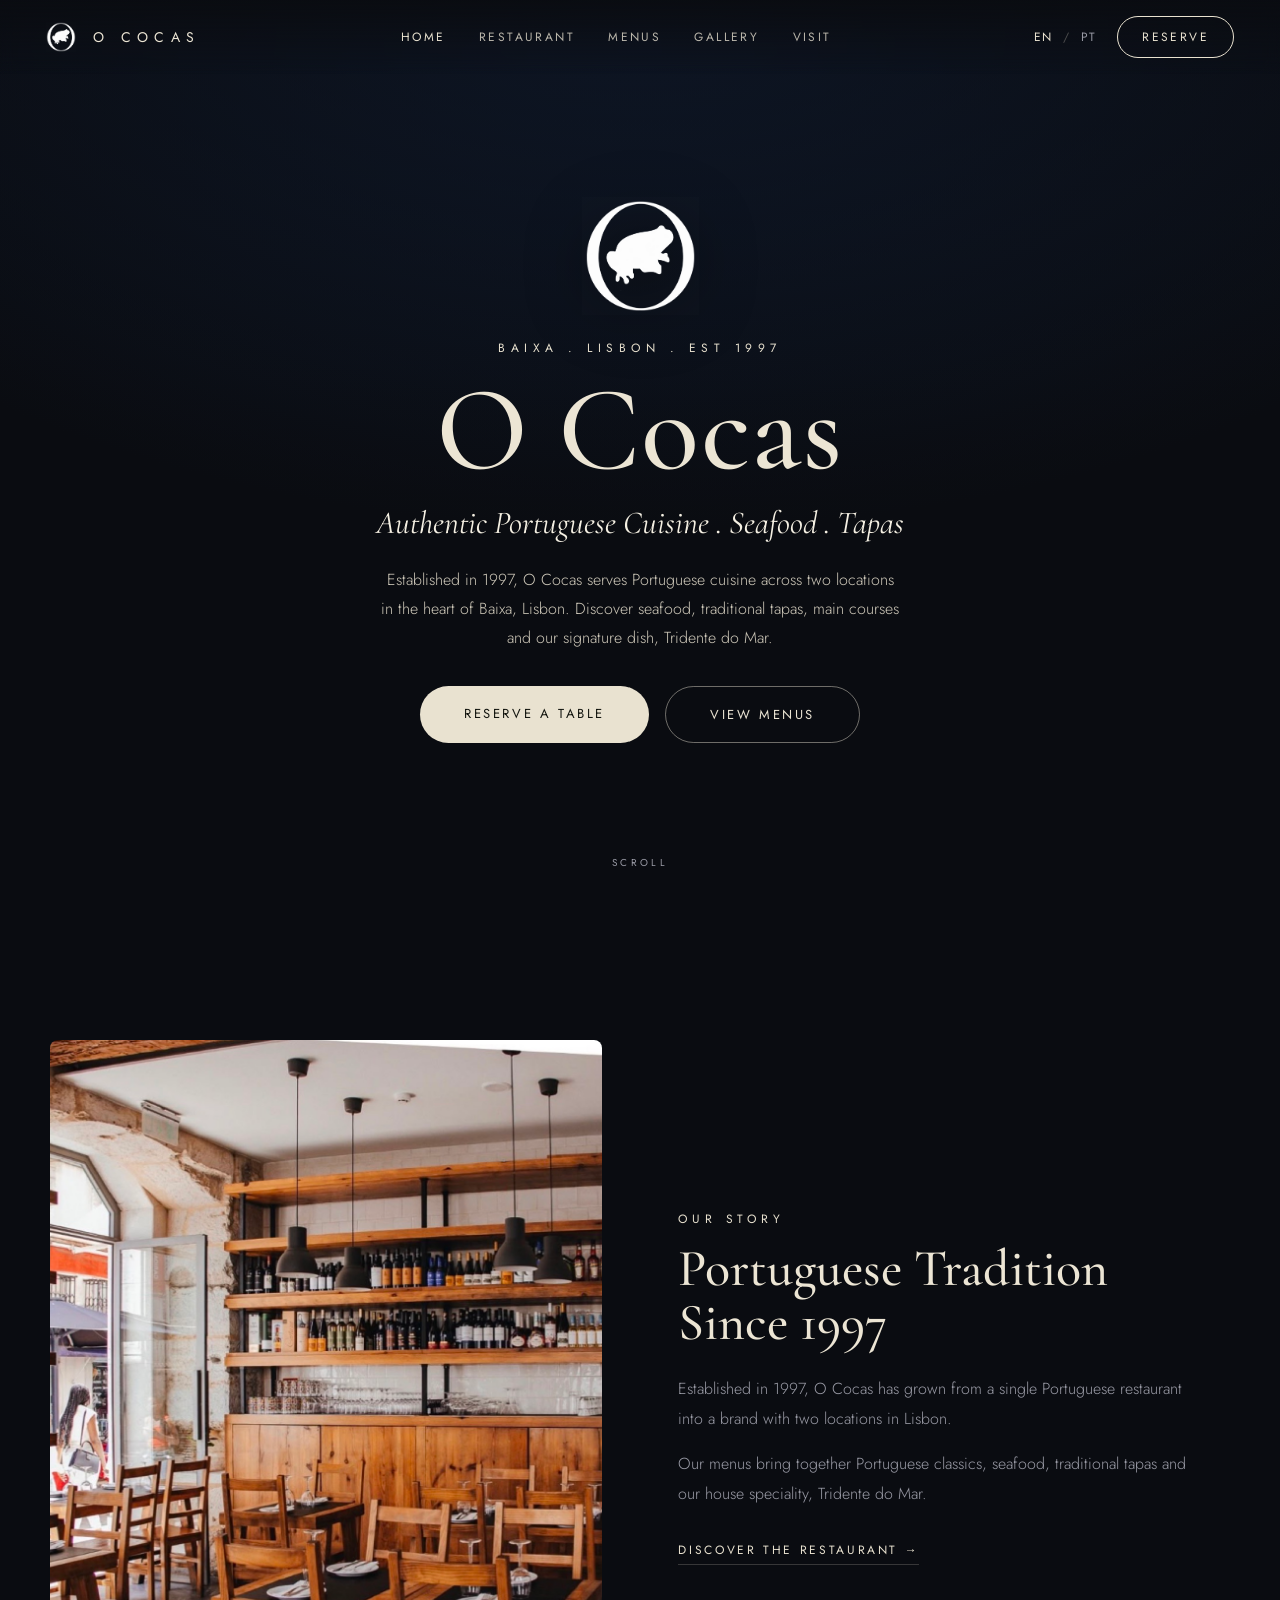
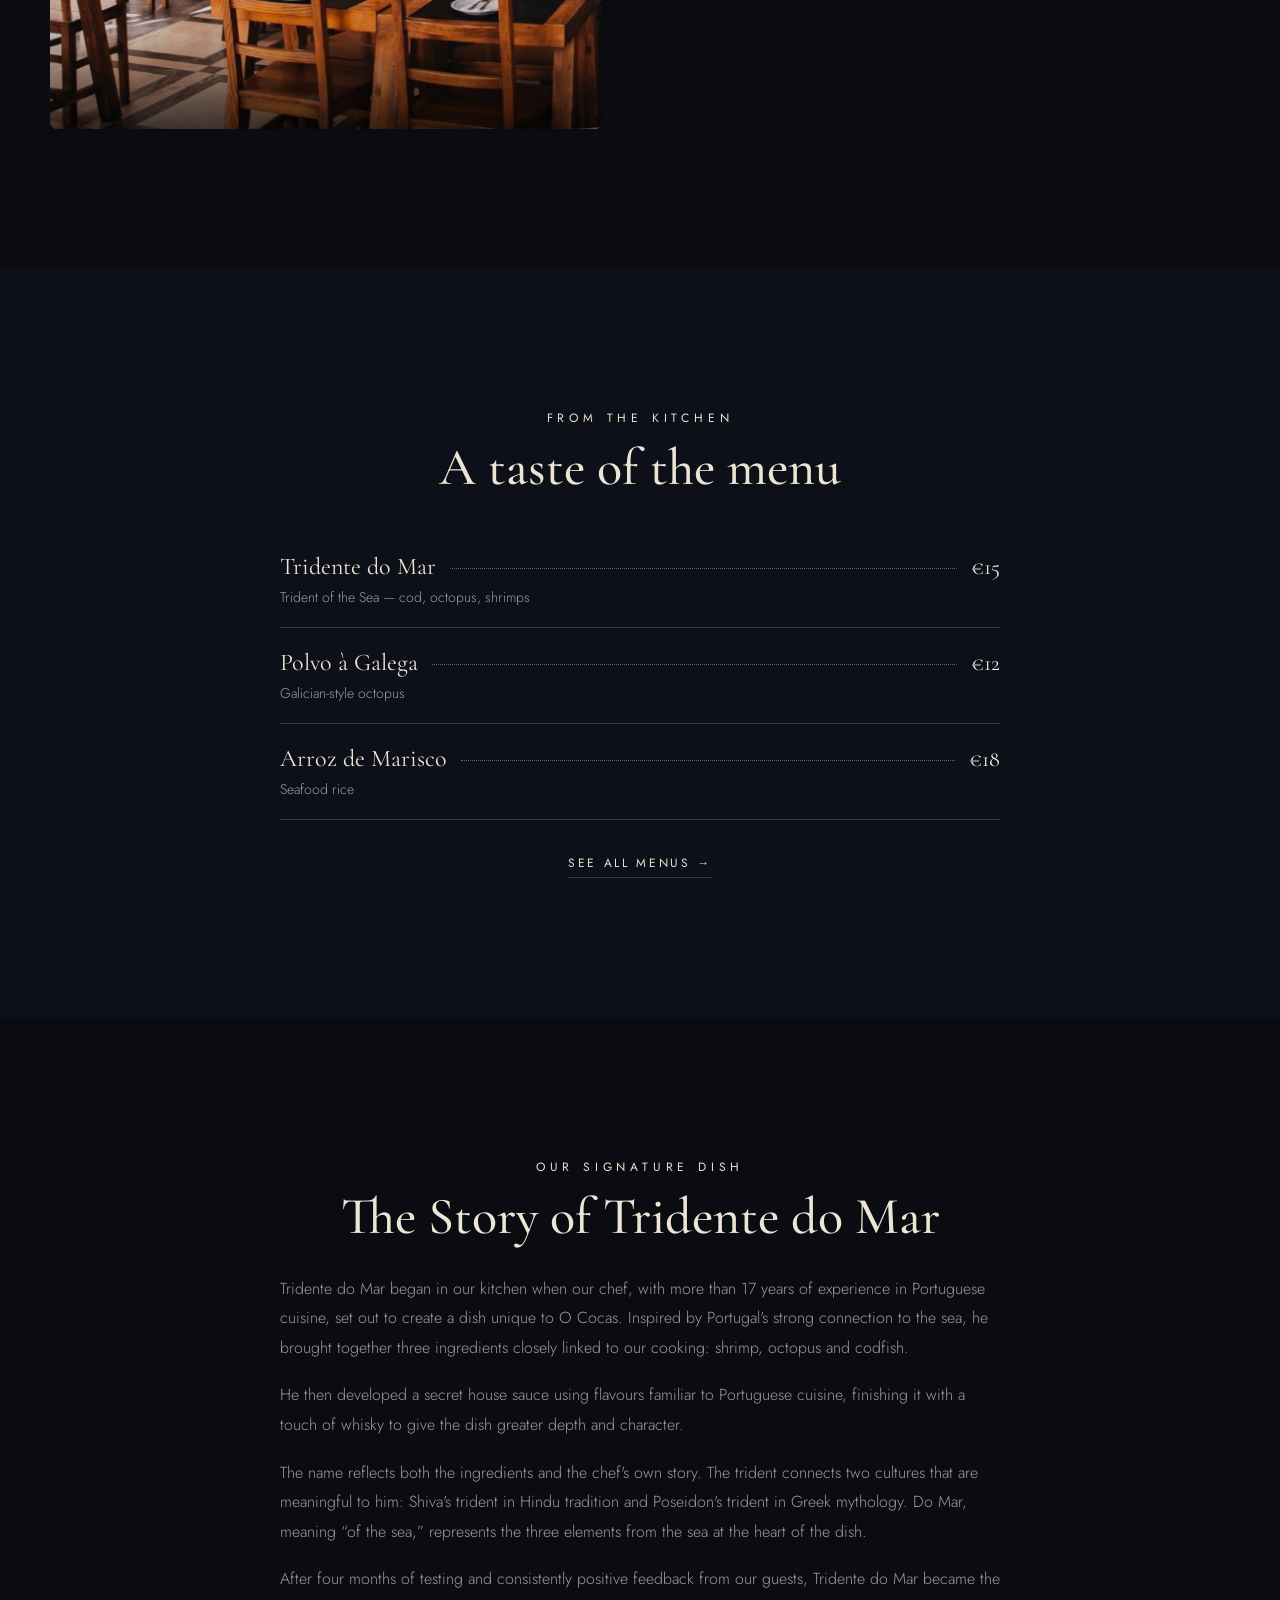
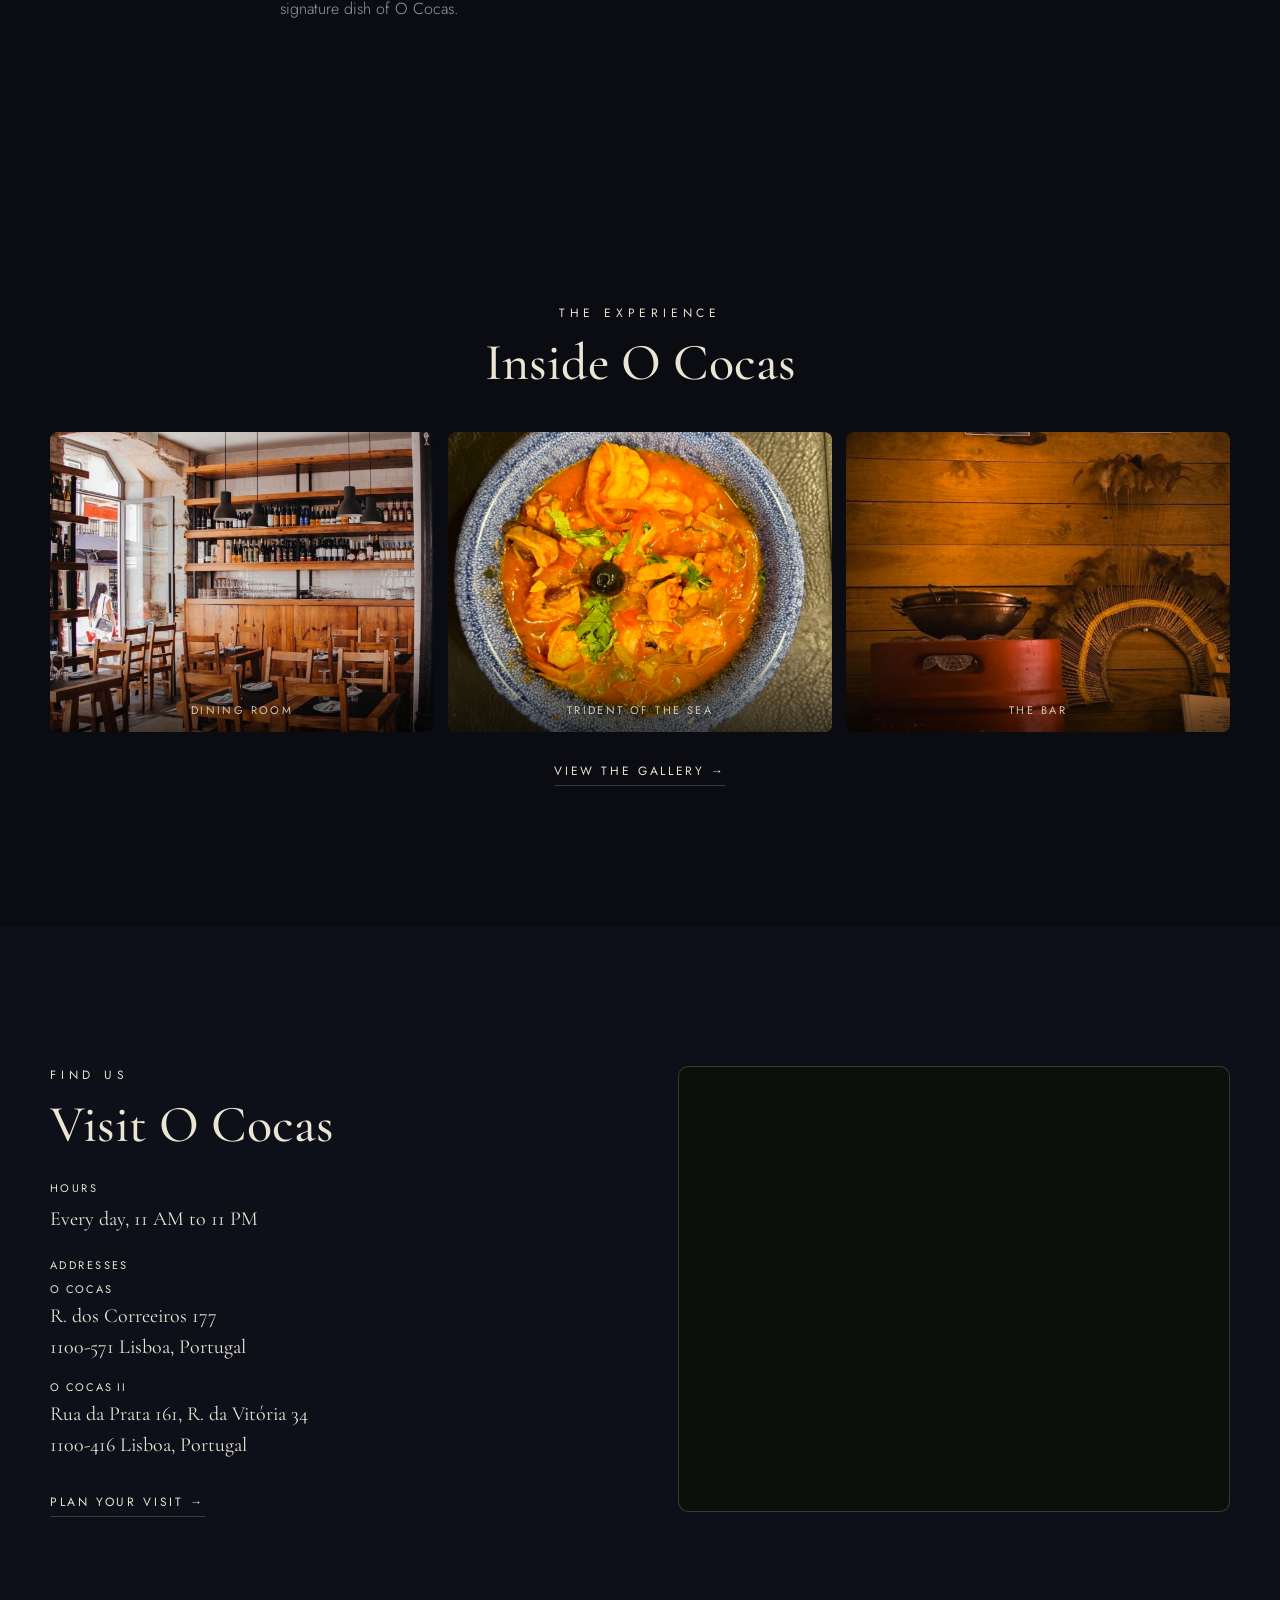
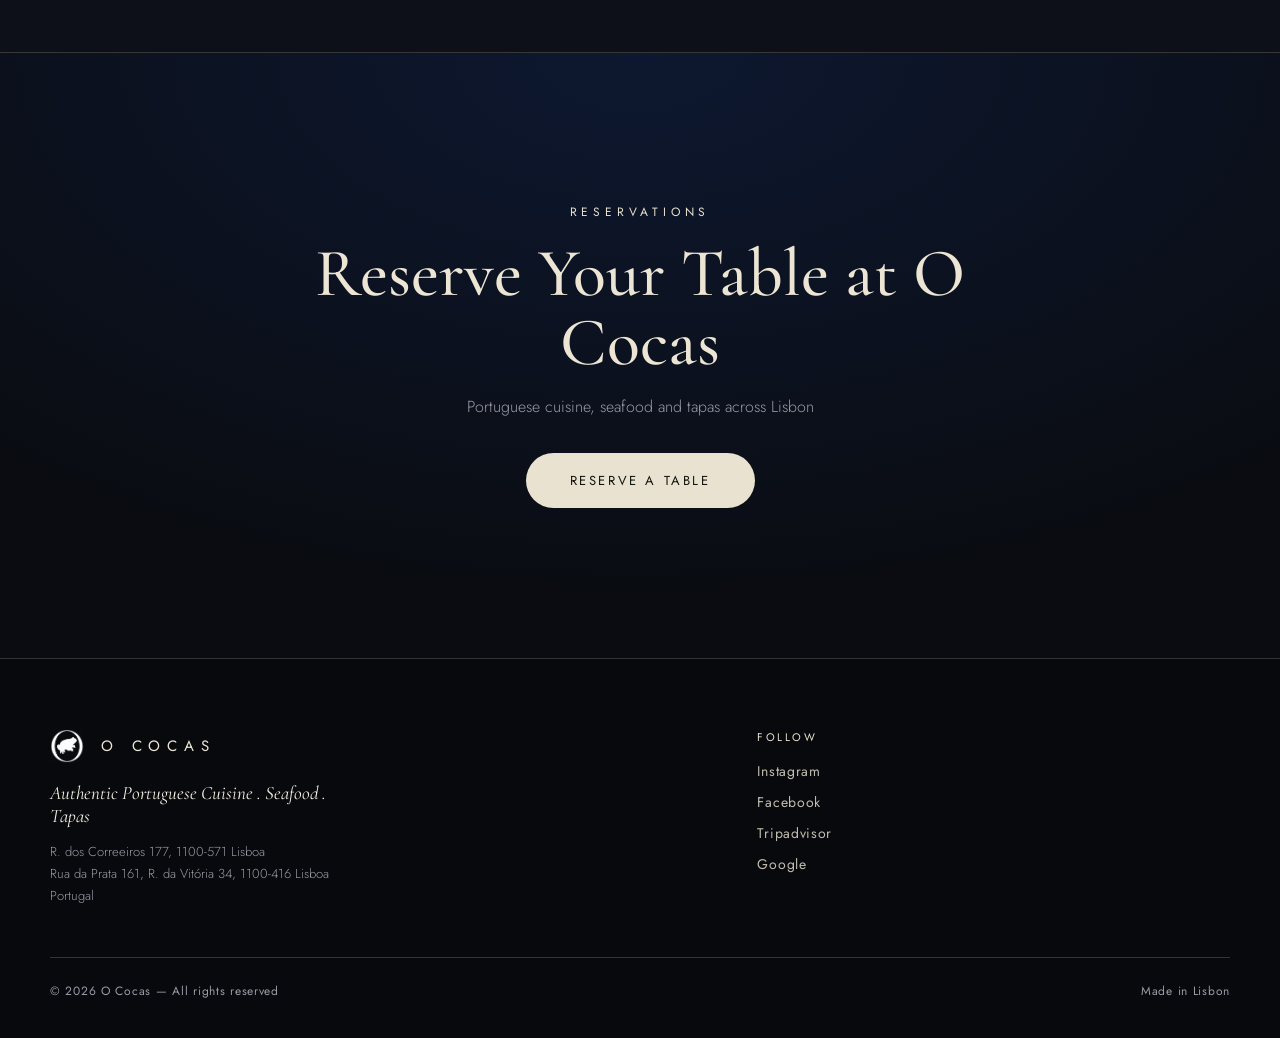
==== commit 808161b8: "Add two locations, social links and branded favicon - Visit page and home teaser list both addresses" ====
--- a/index.html
+++ b/index.html
@@ -3,8 +3,14 @@
 <head>
   <meta charset="utf-8">
   <meta name="viewport" content="width=device-width, initial-scale=1">
-  <title>O Cocas — Lisbon</title>
+  <title>O Cocas Lisboa</title>
   <meta name="description" content="Authentic Portuguese cuisine, seafood and tapas since 1997. O Cocas, Baixa, Lisbon.">
+  <link rel="icon" href="assets/favicon.ico" sizes="any">
+  <link rel="icon" type="image/png" sizes="32x32" href="assets/favicon-32.png">
+  <link rel="icon" type="image/png" sizes="16x16" href="assets/favicon-16.png">
+  <link rel="icon" type="image/png" sizes="512x512" href="assets/favicon-512.png">
+  <link rel="apple-touch-icon" sizes="180x180" href="assets/favicon-180.png">
+  <meta name="theme-color" content="#0a0c11">
   <link rel="preconnect" href="https://fonts.googleapis.com">
   <link rel="preconnect" href="https://fonts.gstatic.com" crossorigin>
   <link href="https://fonts.googleapis.com/css2?family=Cormorant+Garamond:ital,wght@0,400;0,500;0,600;1,400;1,500&family=Jost:wght@300;400;500&display=swap" rel="stylesheet">
@@ -212,8 +218,17 @@
             </div>
           </div>
           <div>
-            <div style="font-family:'Jost',sans-serif;text-transform:uppercase;letter-spacing:.22em;font-size:11px;color:var(--gold);margin-bottom:8px;" data-en="Address" data-pt="Morada">Address</div>
-            <div style="font-family:'Cormorant Garamond',Georgia,serif;font-size:20px;line-height:1.55;">R. dos Correeiros 177<br>1100-571 Lisboa, Portugal</div>
+            <div style="font-family:'Jost',sans-serif;text-transform:uppercase;letter-spacing:.22em;font-size:11px;color:var(--gold);margin-bottom:8px;" data-en="Addresses" data-pt="Moradas">Addresses</div>
+            <div style="display:grid;gap:16px;">
+              <div>
+                <div style="font-family:'Jost',sans-serif;text-transform:uppercase;letter-spacing:.16em;font-size:11px;color:var(--ink);margin-bottom:4px;">O Cocas</div>
+                <div style="font-family:'Cormorant Garamond',Georgia,serif;font-size:20px;line-height:1.55;">R. dos Correeiros 177<br>1100-571 Lisboa, Portugal</div>
+              </div>
+              <div>
+                <div style="font-family:'Jost',sans-serif;text-transform:uppercase;letter-spacing:.16em;font-size:11px;color:var(--ink);margin-bottom:4px;">O Cocas II</div>
+                <div style="font-family:'Cormorant Garamond',Georgia,serif;font-size:20px;line-height:1.55;">Rua da Prata 161, R. da Vitória 34<br>1100-416 Lisboa, Portugal</div>
+              </div>
+            </div>
           </div>
         </div>
         <a href="visit.html" class="oc-link" data-en="Plan your visit →" data-pt="Planeie a sua visita →">Plan your visit →</a>
@@ -243,12 +258,15 @@
         <span class="oc-footer__wordmark">O Cocas</span>
       </a>
       <p class="oc-footer__tagline" data-en="Authentic Portuguese Cuisine . Seafood . Tapas" data-pt="Cozinha Portuguesa Autêntica . Marisco . Petiscos">Authentic Portuguese Cuisine . Seafood . Tapas</p>
-      <p class="oc-footer__addr">R. dos Correeiros 177<br>1100-571 Lisboa, Portugal</p>
+      <p class="oc-footer__addr">R. dos Correeiros 177, 1100-571 Lisboa<br>Rua da Prata 161, R. da Vitória 34, 1100-416 Lisboa<br>Portugal</p>
     </div>
     <div>
       <div class="oc-footer__section-label" data-en="Follow" data-pt="Siga-nos">Follow</div>
       <div class="oc-footer__social">
-        <a href="https://www.instagram.com/ococas_1997/" target="_blank" rel="noopener">Instagram</a>
+        <a href="https://www.instagram.com/ococaslisboa/" target="_blank" rel="noopener">Instagram</a>
+        <a href="https://www.facebook.com/profile.php?id=61591634767739" target="_blank" rel="noopener">Facebook</a>
+        <a href="https://www.tripadvisor.co.uk/Restaurant_Review-g189158-d33407687-Reviews-O_Cocas_Ii-Lisbon_Lisbon_District_Central_Portugal.html" target="_blank" rel="noopener">Tripadvisor</a>
+        <a href="https://share.google/Pcpmuv8qlRn83Juv9" target="_blank" rel="noopener">Google</a>
       </div>
     </div>
   </div>
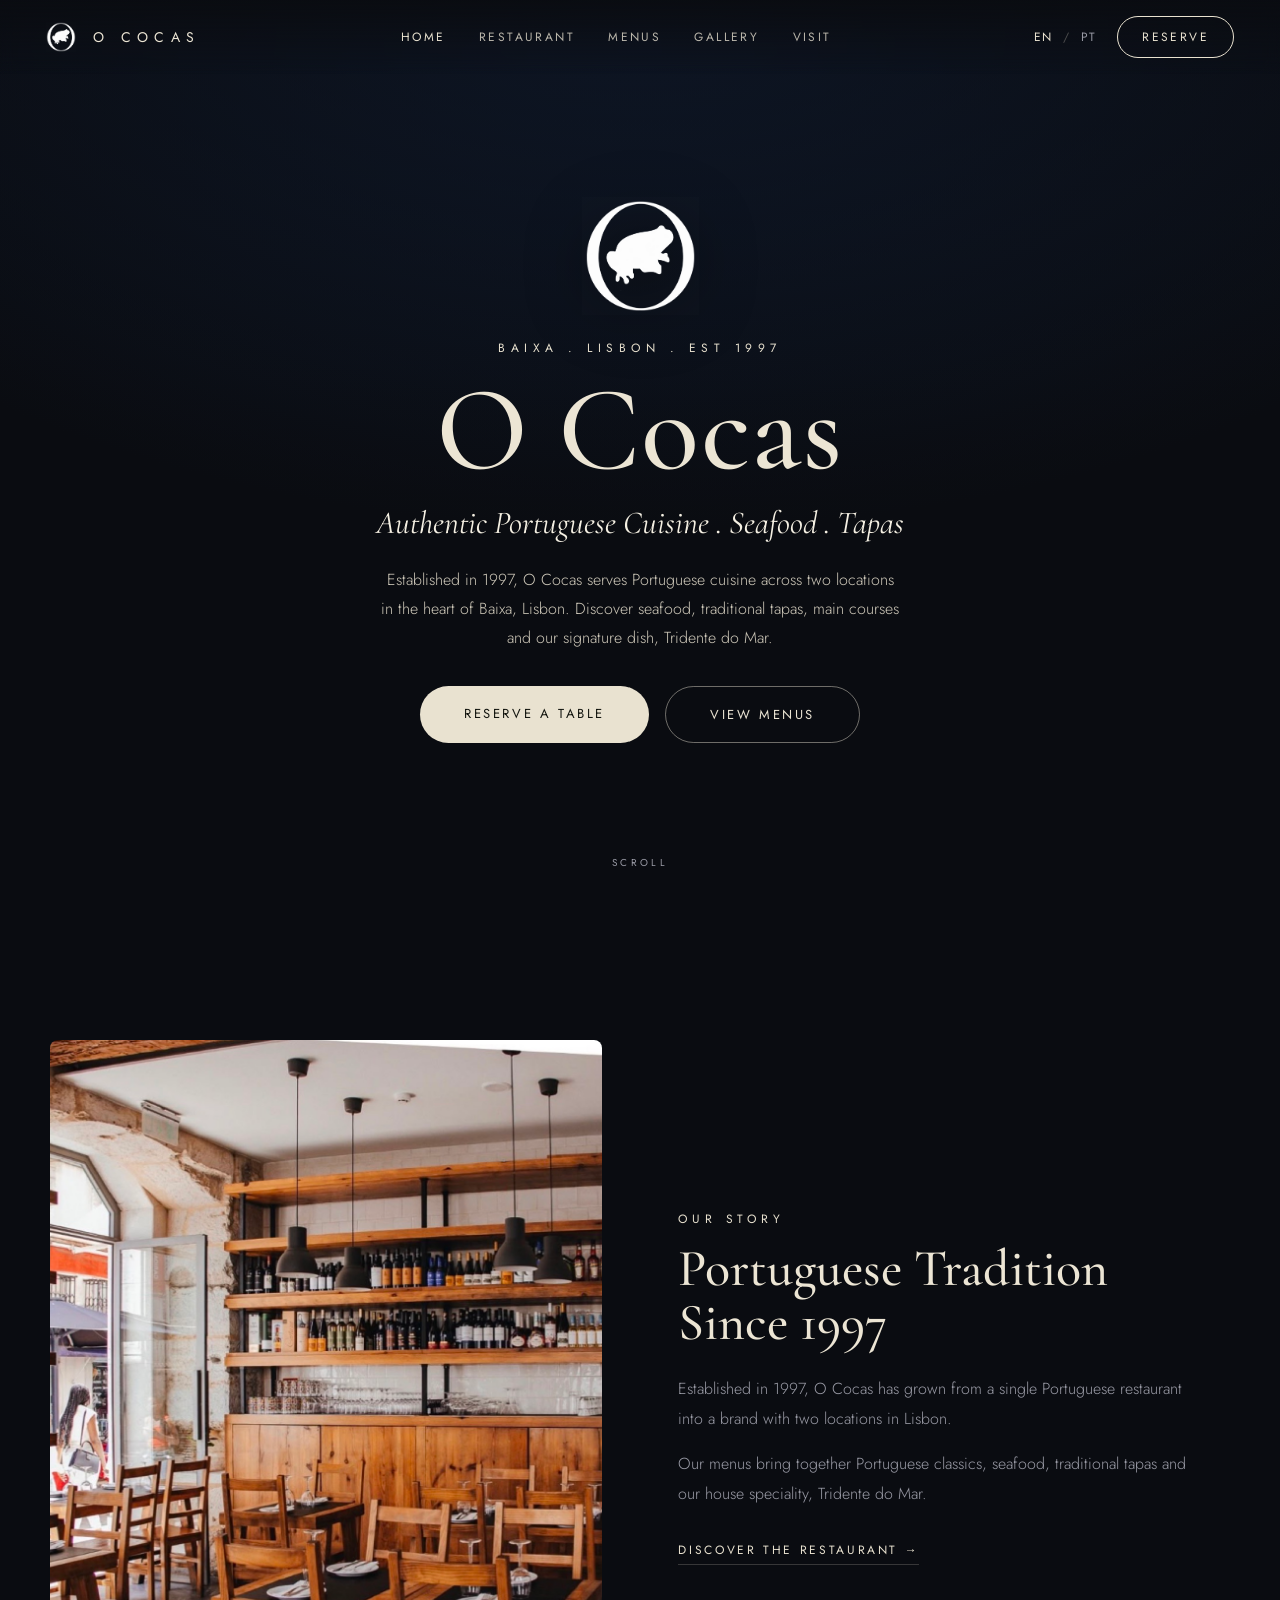
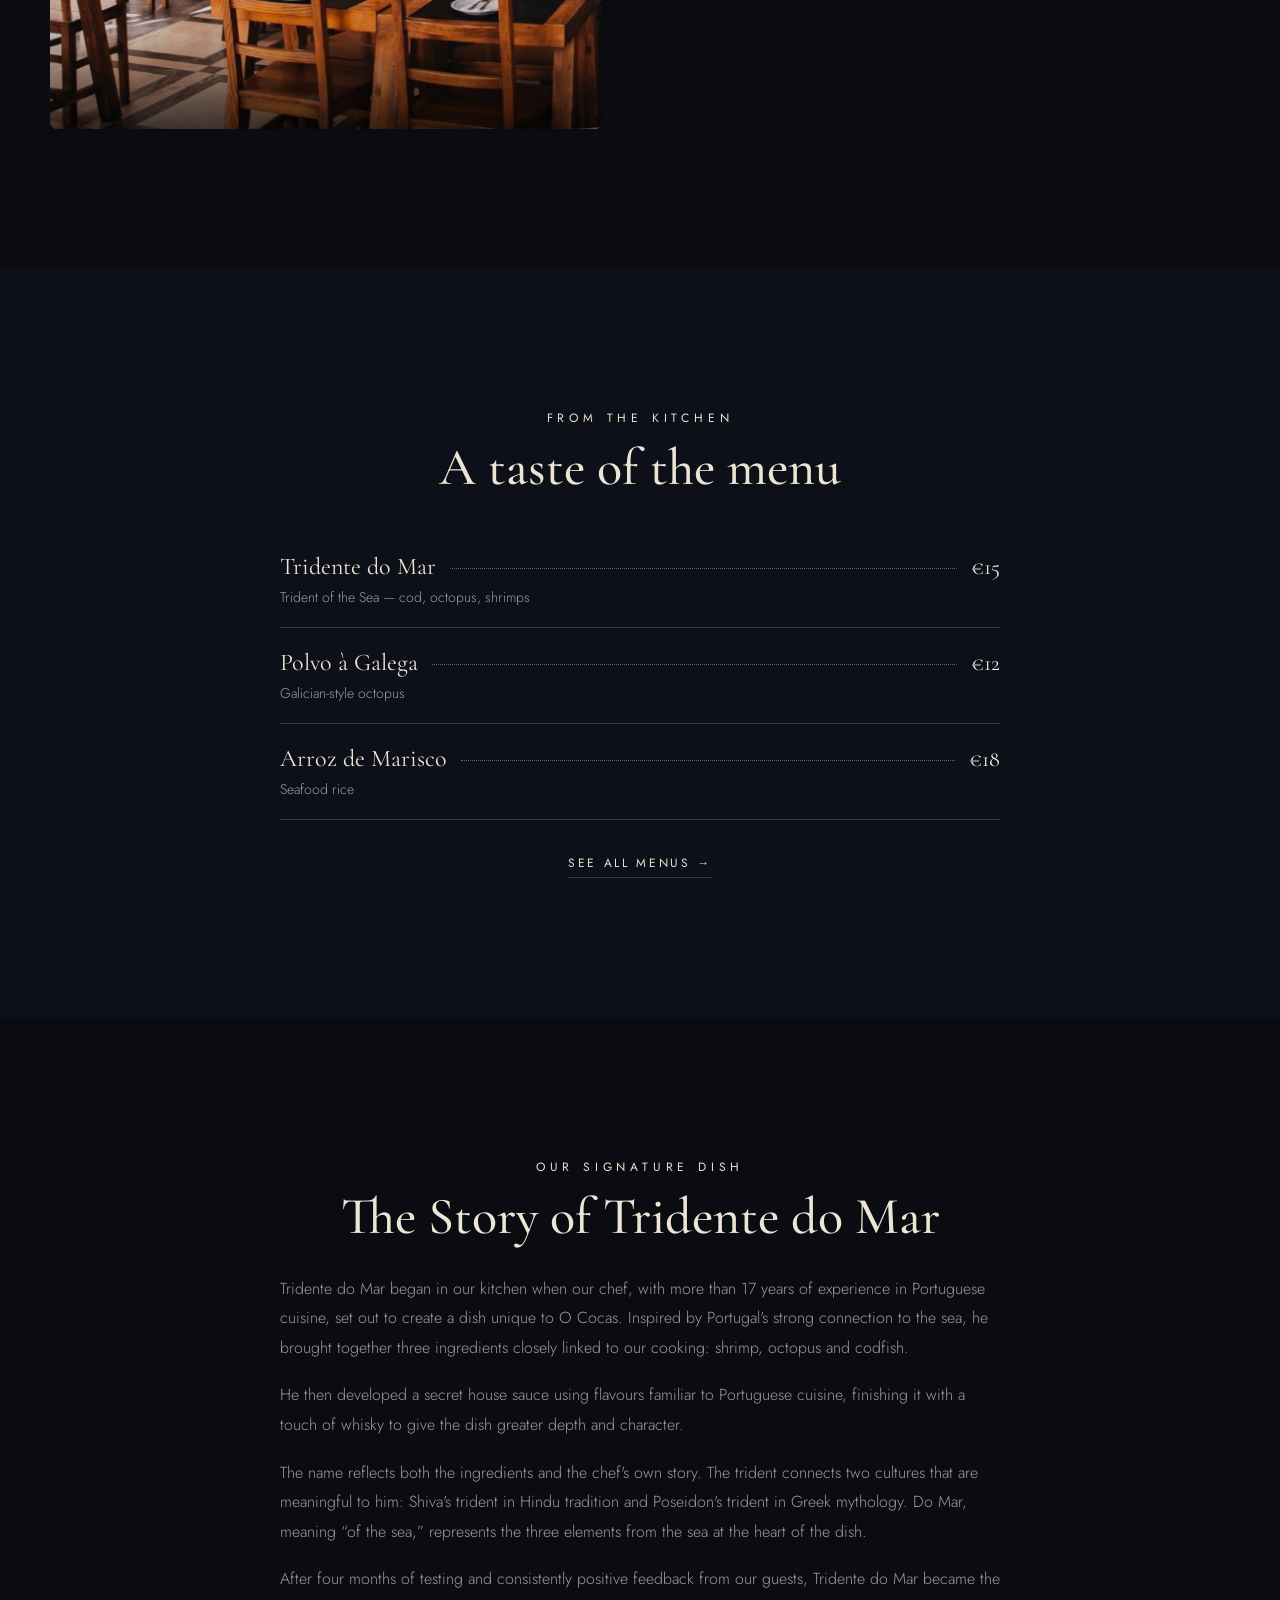
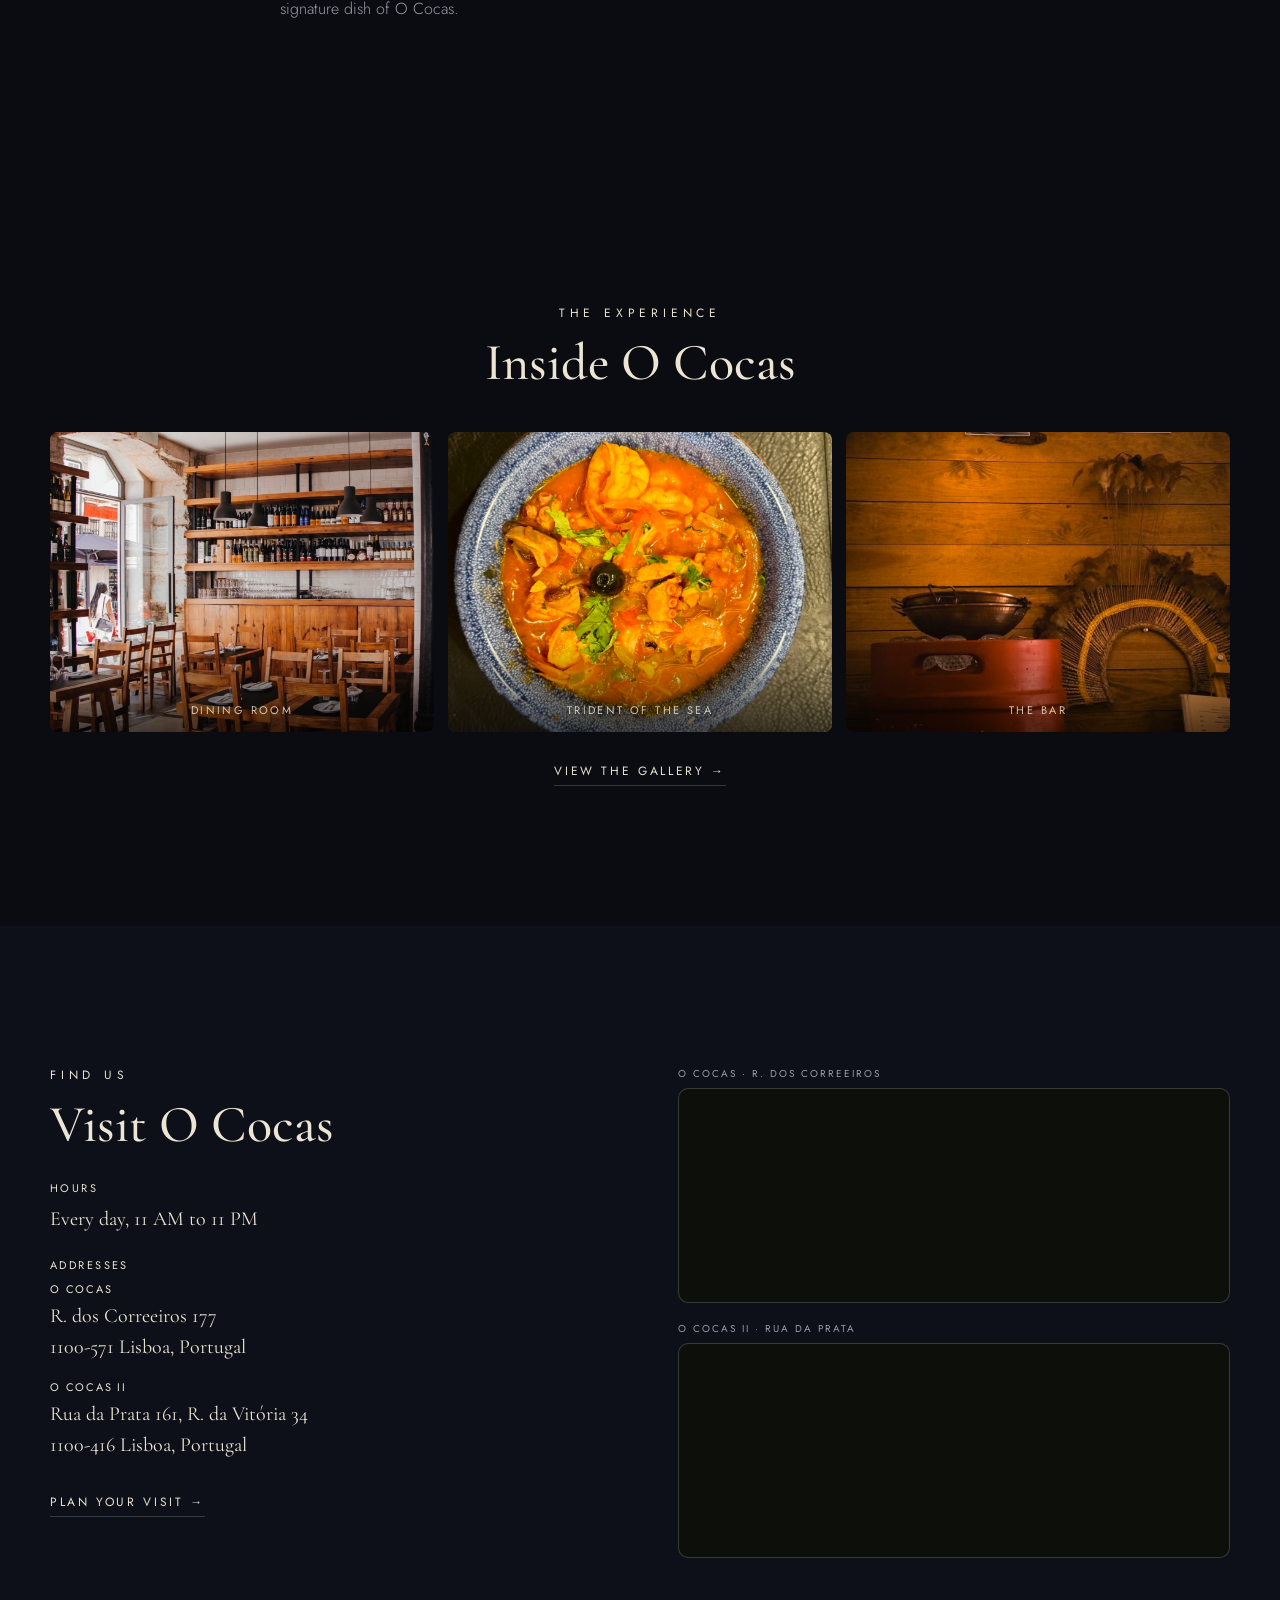
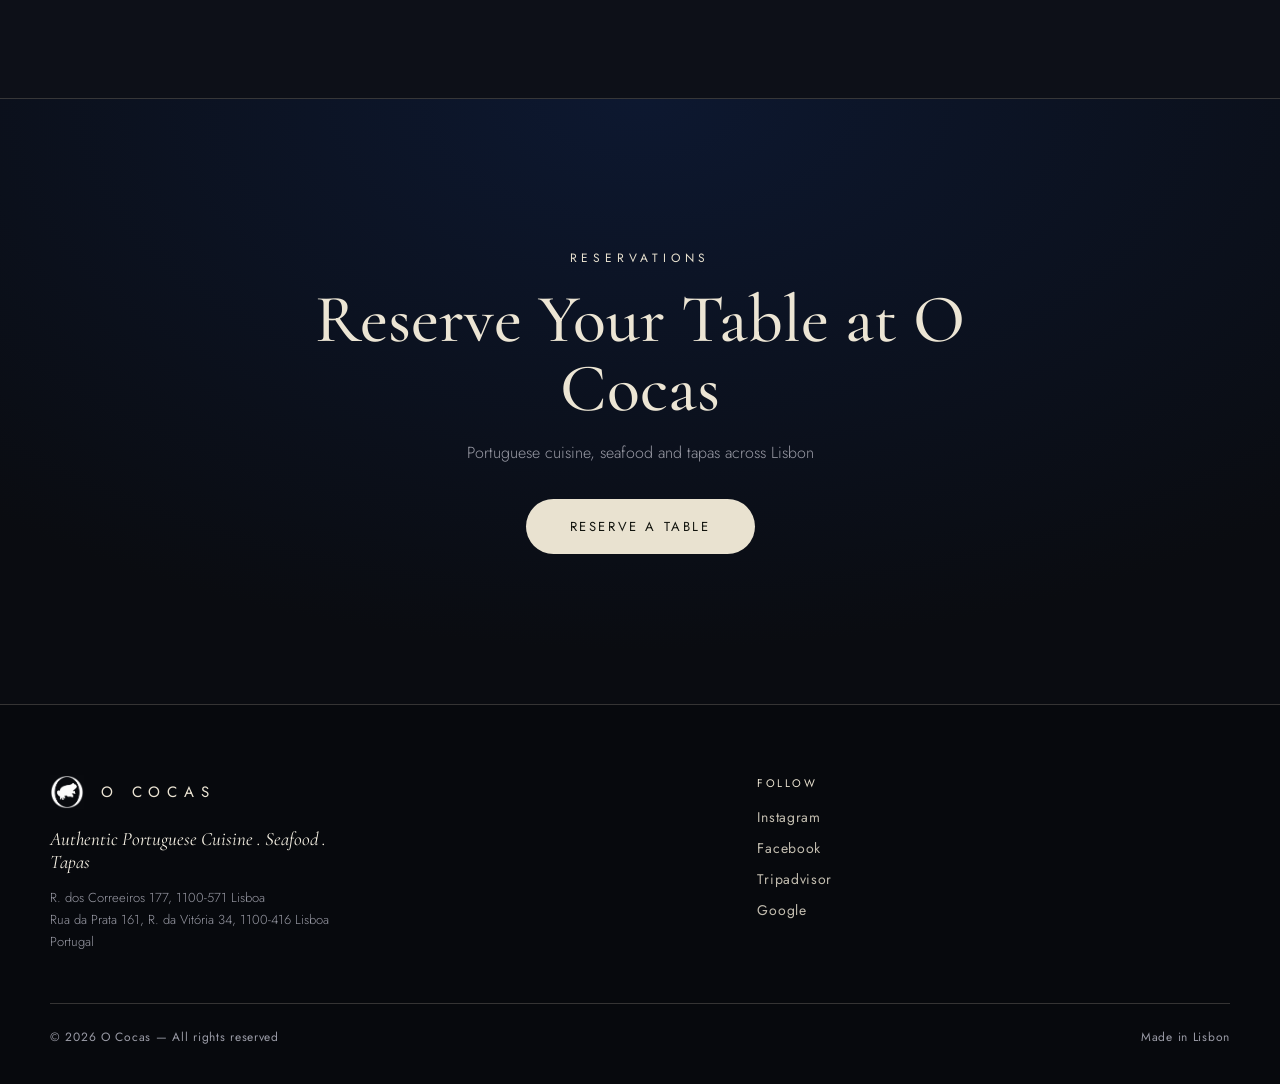
==== commit dd4305b4: "Add two locations, social links, branded favicon, sitewide footer - Visit page and home teaser list " ====
--- a/index.html
+++ b/index.html
@@ -67,8 +67,13 @@
     .home-gallery { display: grid; grid-template-columns: repeat(3,1fr); grid-auto-rows: 300px; gap: 14px; }
     @media(max-width:900px){ .home-gallery { grid-template-columns: 1fr; grid-auto-rows: 220px; } }
 
-    /* Visit map */
-    .home-visit-map { min-height: 380px; height: 100%; }
+    /* Visit maps — one per location */
+    .home-visit-maps { display: grid; gap: 18px; align-content: center; }
+    .home-visit-maps .oc-map { height: 215px; }
+    .home-visit-maps__label {
+      font-family: 'Jost', sans-serif; text-transform: uppercase;
+      letter-spacing: .2em; font-size: 10px; color: var(--muted); margin-bottom: 7px;
+    }
 
     /* Reserve band */
     .reserve-band {
@@ -233,9 +238,21 @@
         </div>
         <a href="visit.html" class="oc-link" data-en="Plan your visit →" data-pt="Planeie a sua visita →">Plan your visit →</a>
       </div>
-      <div class="oc-map home-visit-map">
-        <iframe src="https://www.google.com/maps?q=O+Cocas%2C+R.+dos+Correeiros+177%2C+1100-571+Lisboa%2C+Portugal&output=embed"
-                title="O Cocas location map" loading="lazy" referrerpolicy="no-referrer-when-downgrade" allowfullscreen></iframe>
+      <div class="home-visit-maps">
+        <div>
+          <div class="home-visit-maps__label">O Cocas &middot; R. dos Correeiros</div>
+          <div class="oc-map">
+            <iframe src="https://www.google.com/maps?cid=15303524578494387103&output=embed"
+                    title="O Cocas location map" loading="lazy" referrerpolicy="no-referrer-when-downgrade" allowfullscreen></iframe>
+          </div>
+        </div>
+        <div>
+          <div class="home-visit-maps__label">O Cocas II &middot; Rua da Prata</div>
+          <div class="oc-map">
+            <iframe src="https://www.google.com/maps?cid=15028402245957941606&output=embed"
+                    title="O Cocas II location map" loading="lazy" referrerpolicy="no-referrer-when-downgrade" allowfullscreen></iframe>
+          </div>
+        </div>
       </div>
     </div>
   </div>
